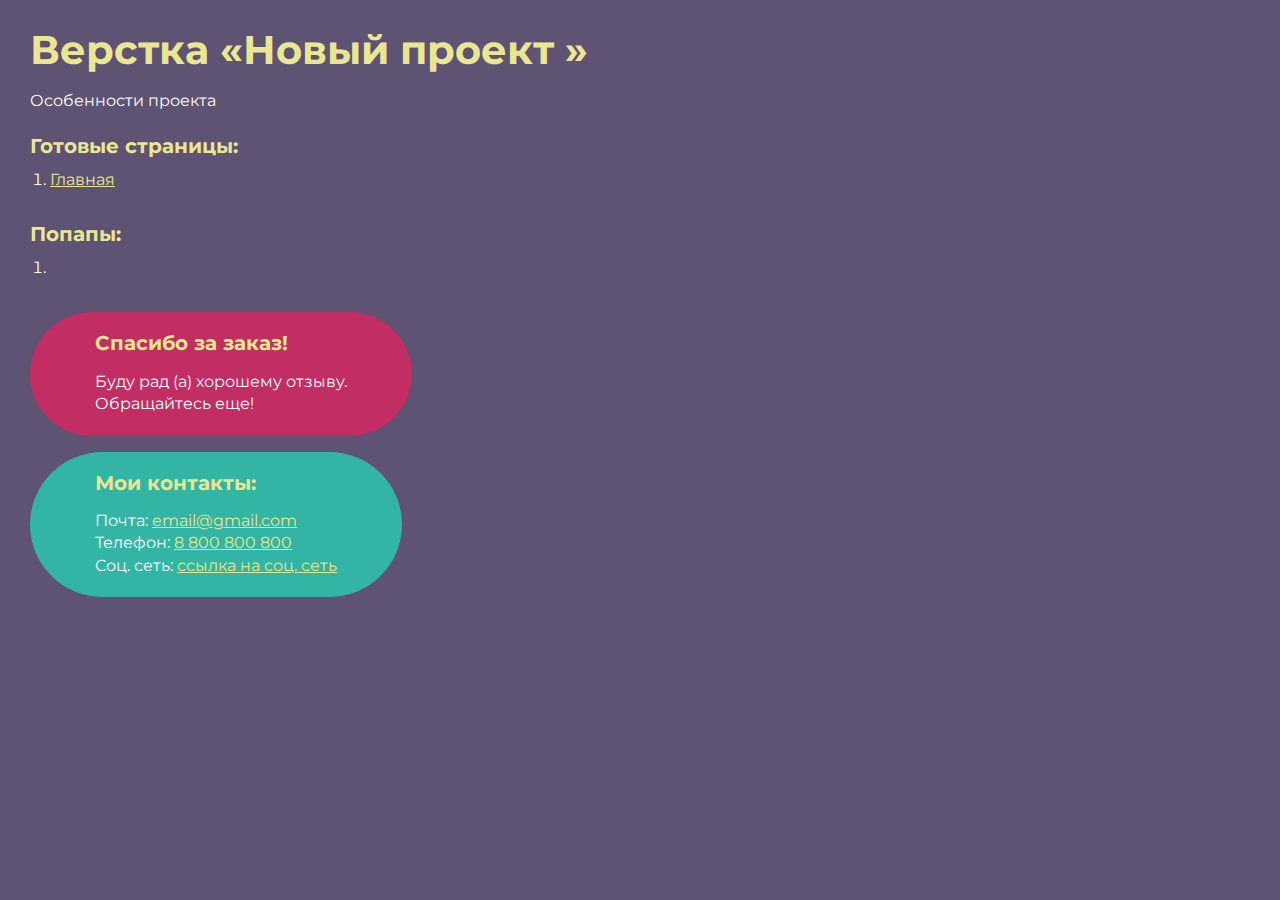
==== index.html @ 2d616052 "Add files via upload" ====
<!DOCTYPE html>
<html>

<head>
	<meta charset="UTF-8">
	<meta name="viewport" content="width=device-width, initial-scale=1.0">
	<title>Верстка «Новый проект»</title>
</head>

<body>
	<div class="rootpage">
		<h1>Верстка «Новый проект »</h1>
		<div class="rootpage__info">
			Особенности проекта
		</div>
		<h2>Готовые страницы:</h2>
		<ol class="rootpage__list">
			<li><a target="_blank" href="home.html">Главная</a>
			</li>
		</ol>
		<h2>Попапы:</h2>
		<ol class="rootpage__list">
			<li>
				<a target="_blank" href="home.html#"></a>
			</li>
		</ol>
		<div class="rootpage__tnx">
			<h2>Спасибо за заказ!</h2>
			<p>Буду рад (а) хорошему отзыву.</p>
			<p>Обращайтесь еще!</p>
		</div>
		<div class="rootpage__contacts">
			<h2>Мои контакты:</h2>
			<p>Почта: <a href="mailto:email@gmail.com">email@gmail.com</a>
			</p>
			<p>Телефон: <a href="tel:8800800800">8 800 800 800</a>
			</p>
			<p>Соц. сеть: <a href="">ссылка на соц. сеть</a>
			</p>
		</div>
	</div>
</body>
<style>
	@charset "UTF-8";
	@import url("https://fonts.googleapis.com/css?family=Montserrat:regular,700&display=swap");

	*,
	*::before,
	*::after {
		padding: 0px;
		margin: 0px;
		border: 0px;
		box-sizing: border-box;
	}

	html,
	body {
		height: 100%;
		margin: 0;
		padding: 0;
		min-width: 320px;
		width: 100%;
		color: #fff;
		background-color: #5e5373;
	}

	body {
		font-family: Montserrat;
		font-size: 100%;
		line-height: 1;
		font-size: 1rem;
	}

	a {
		text-decoration: underline;
		color: #ebe691
	}

	a:visited {
		text-decoration: underline;
		color: #aaa768;
	}

	a:hover {
		text-decoration: none;
	}

	ul li {
		list-style: none;
	}

	img {
		vertical-align: top;
	}

	.wrapper {
		width: 100%;
		min-height: 100%;
		overflow: hidden;
	}

	.rootpage {
		padding: 30px;
		display: flex;
		flex-direction: column;
		align-items: flex-start;
	}

	@media (max-width: 767px) {
		.rootpage {
			padding: 30px 15px;
		}
	}

	h1 {
		color: #ebe691;
		font-size: 2.5rem;
		margin: 0px 0px 1.25rem 0px;
	}

	@media (max-width: 767px) {
		h1 {
			font-size: 1.85rem;
			margin: 0px 0px 1.25rem 0px;
		}
	}

	h2 {
		color: #ebe691;
		font-size: 1.25rem;
		margin: 0px 0px 1rem 0px;
	}

	@media (max-width: 767px) {
		h2 {
			font-size: 1.125rem;
			margin: 0px 0px 1rem 0px;
		}
	}

	.rootpage__info {
		line-height: 140%;
		margin: 0px 0px 1.5rem 0px;
	}

	.rootpage__list {
		margin: 0px 0px 2.25rem 1.25rem;
	}

	.rootpage__list li:not(:last-child) {
		margin: 0px 0px 15px 0px;
	}

	.rootpage__contacts,
	.rootpage__tnx {
		border-radius: 200px;
		padding: 20px 65px;
		line-height: 140%;
	}

	@media (max-width: 767px) {

		.rootpage__contacts,
		.rootpage__tnx {
			border-radius: 40px;
			padding: 20px;
		}
	}

	.rootpage__contacts {
		background: #32b5a4;

	}

	.rootpage__contacts a {
		color: #ebe691;
	}

	.rootpage__tnx {
		background: #c22d63;
		margin: 0px 0px 1rem 0px;
	}
</style>

</html>
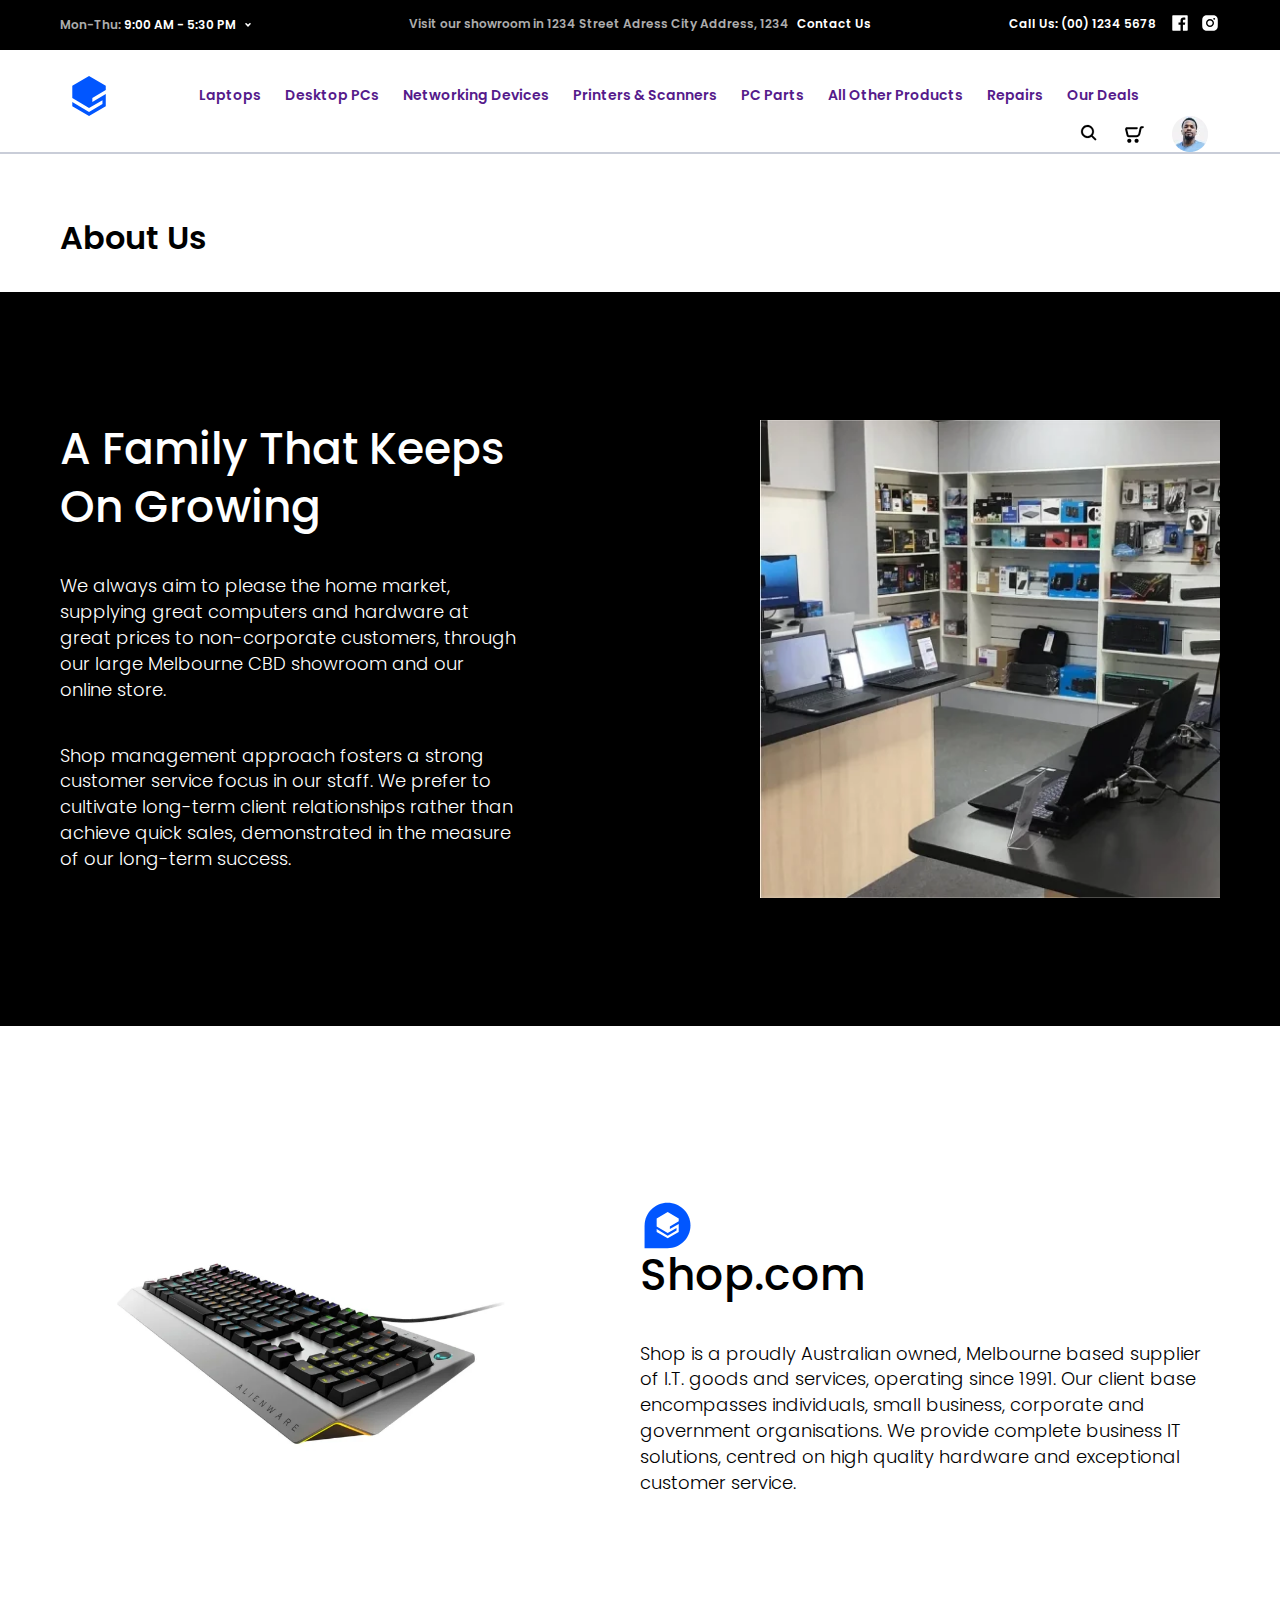
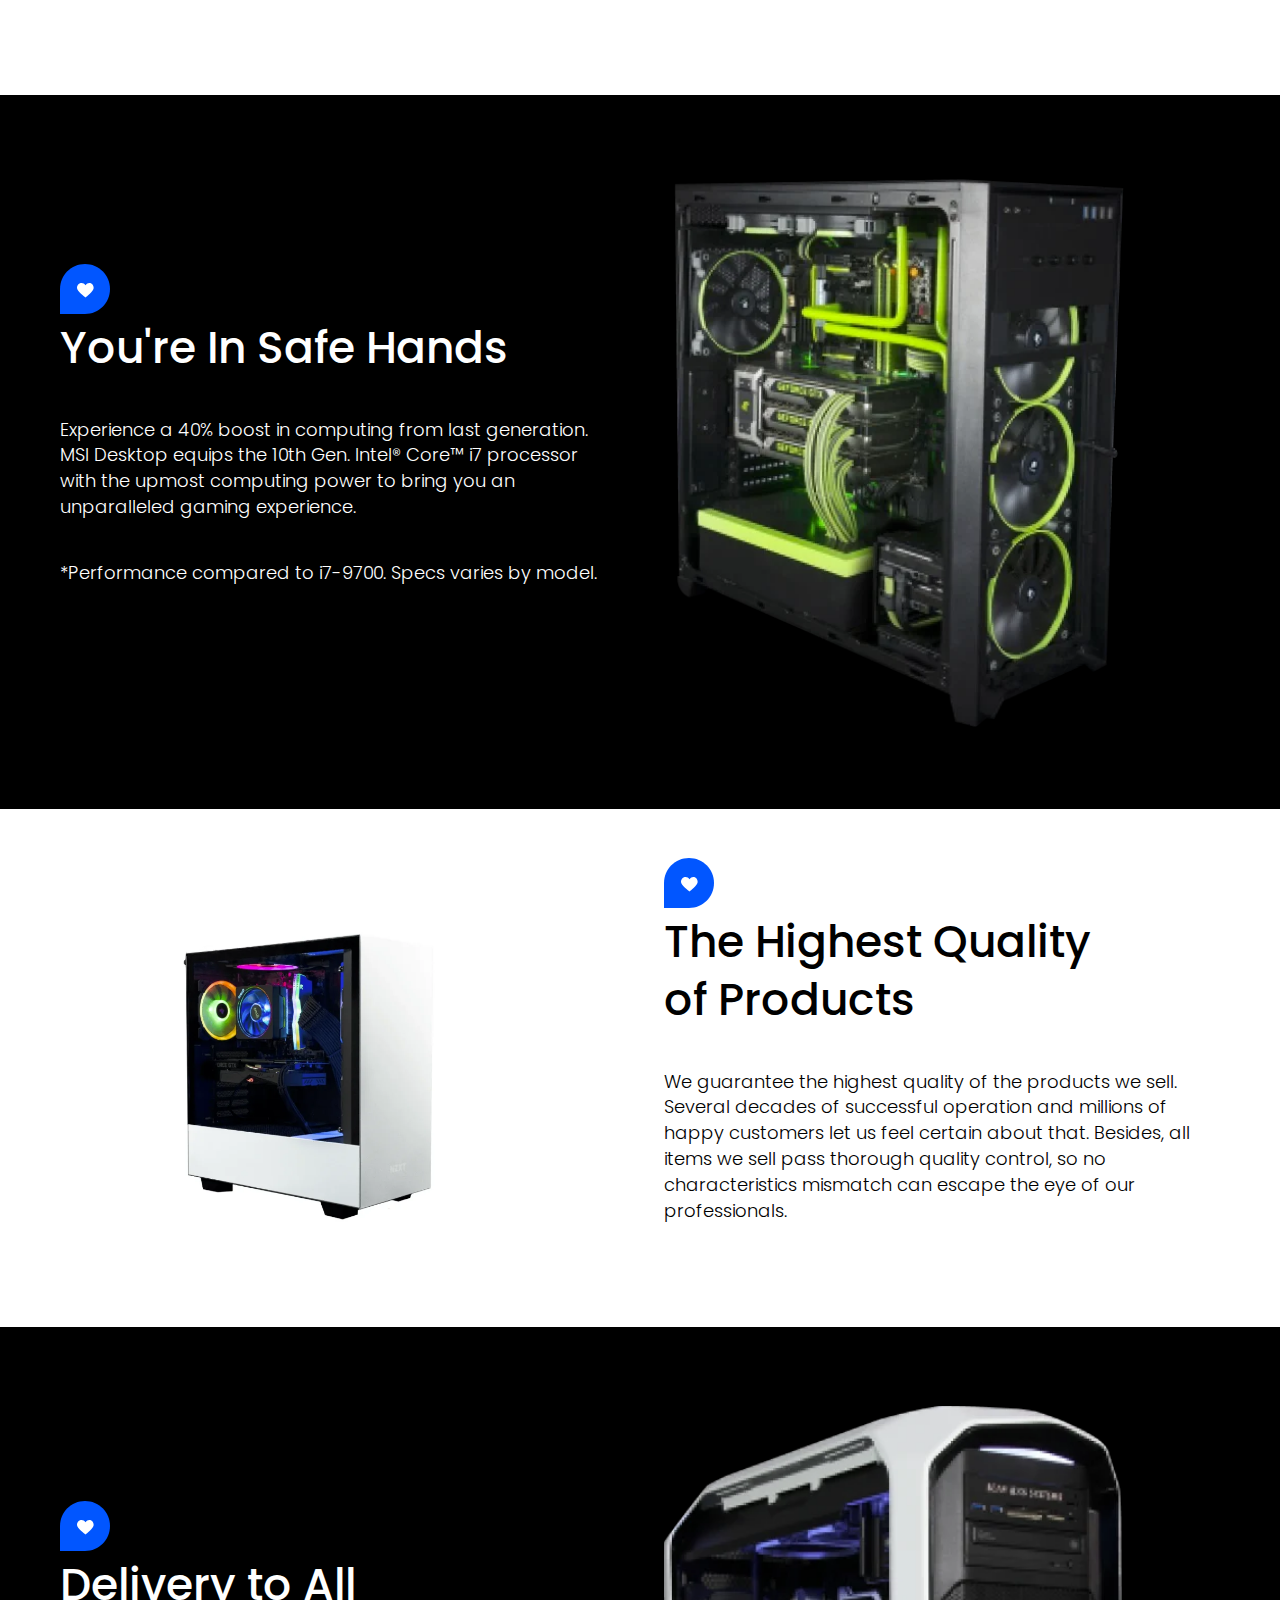
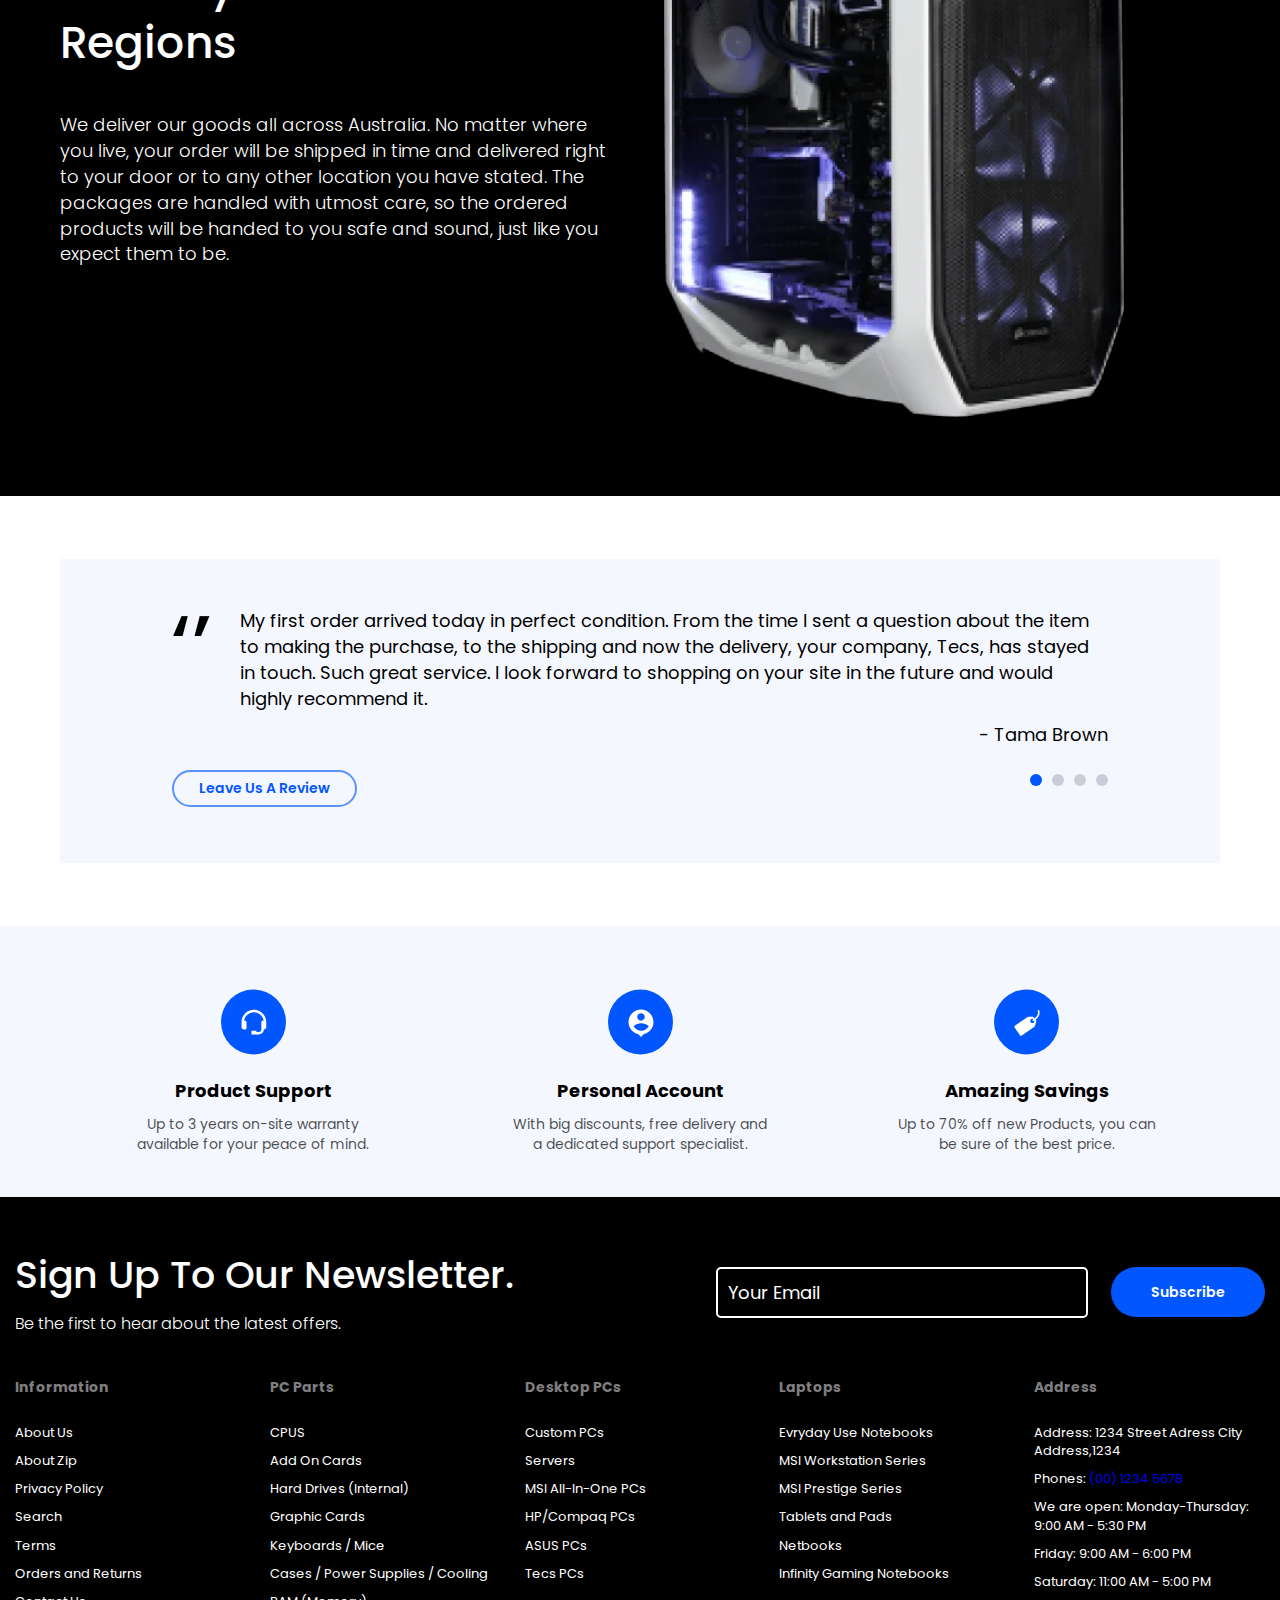
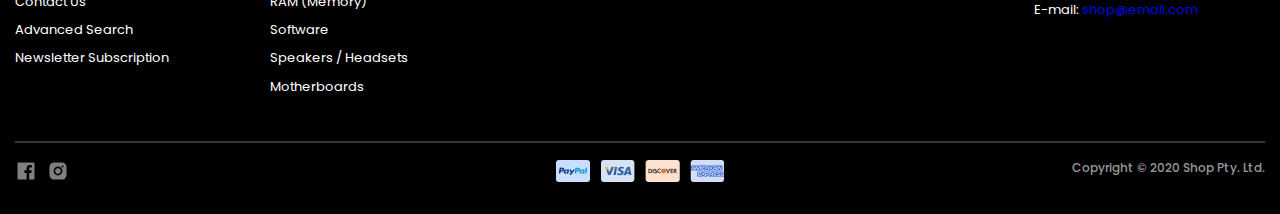
==== commit 90727676: "Add files via upload" ====
--- a/index.html
+++ b/index.html
@@ -1,185 +1,480 @@
 <!DOCTYPE html>
-<html>
+<html lang="ru">
 
 <head>
+	<title>Главная</title>
 	<meta charset="UTF-8">
+	<meta name="format-detection" content="telephone=no">
+	<link rel="stylesheet" href="css/style.min.css?_v=20211122144406">
+	<link rel="shortcut icon" href="favicon.ico">
+	<!-- <meta name="robots" content="noindex, nofollow"> -->
 	<meta name="viewport" content="width=device-width, initial-scale=1.0">
-	<title>Верстка «Новый проект»</title>
 </head>
 
 <body>
-	<div class="rootpage">
-		<h1>Верстка «Новый проект »</h1>
-		<div class="rootpage__info">
-			Особенности проекта
-		</div>
-		<h2>Готовые страницы:</h2>
-		<ol class="rootpage__list">
-			<li><a target="_blank" href="home.html">Главная</a>
-			</li>
-		</ol>
-		<h2>Попапы:</h2>
-		<ol class="rootpage__list">
-			<li>
-				<a target="_blank" href="home.html#"></a>
-			</li>
-		</ol>
-		<div class="rootpage__tnx">
-			<h2>Спасибо за заказ!</h2>
-			<p>Буду рад (а) хорошему отзыву.</p>
-			<p>Обращайтесь еще!</p>
-		</div>
-		<div class="rootpage__contacts">
-			<h2>Мои контакты:</h2>
-			<p>Почта: <a href="mailto:email@gmail.com">email@gmail.com</a>
-			</p>
-			<p>Телефон: <a href="tel:8800800800">8 800 800 800</a>
-			</p>
-			<p>Соц. сеть: <a href="">ссылка на соц. сеть</a>
-			</p>
-		</div>
+	<div class="wrapper">
+		<header class="header">
+			<div class="header__top ">
+				<div class="header__container">
+
+					<div class="top-header">
+						<div class="top-header__item item-left">
+							<div class="item-left__text">
+								Mon-Thu: <span>9:00 AM - 5:30 PM</span>
+							</div>
+						</div>
+						<div class="top-header__item item-center">
+							<div class="item-center__text">
+								Visit our showroom in 1234 Street Adress City Address, 1234&nbsp<a href="#"> Contact Us</a>
+							</div>
+						</div>
+						<div class="top-header__item item-right">
+							<div class="item-right__text">
+								<a href="tell:0012345678">Call Us: (00) 1234 5678</a>
+							</div>
+							<div class="item-right__icons">
+								<div class="item-right__icon ">
+									<a href="#">
+										<img src="img/icons/fb.svg?_v=1637585046913" alt="">
+									</a>
+								</div>
+								<div class="item-right__icon ">
+									<a href="#">
+										<img src="img/icons/inst.svg?_v=1637585046913" alt="">
+									</a>
+								</div>
+							</div>
+						</div>
+					</div>
+
+				</div>
+			</div>
+			<div class="header__bottom">
+				<div class="header__container">
+					<div class="bottom-header">
+						<div class="bottom-header__item">
+							<div class="bottom-header__logo">
+								<img src="img/logo.svg?_v=1637585046913" alt="">
+							</div>
+						</div>
+						<div class="bottom-header__item">
+							<div class="bottom-header__nav">
+								<nav class="header-nav">
+									<div class="header-nav__link"><a href="">Laptops</a>
+									</div>
+									<div class="header-nav__link"><a href="">Desktop PCs</a>
+									</div>
+									<div class="header-nav__link"><a href="">Networking Devices</a>
+									</div>
+									<div class="header-nav__link"><a href="">Printers & Scanners</a>
+									</div>
+									<div class="header-nav__link"><a href="">PC Parts
+
+								</a>
+									</div>
+									<div class="header-nav__link"><a href="">All Other Products</a>
+									</div>
+									<div class="header-nav__link"><a href="">Repairs</a>
+									</div>
+									<div class="header-nav__link"><a href="">Our Deals</a>
+									</div>
+								</nav>
+							</div>
+						</div>
+						<div class="bottom-header__item">
+							<div class="bottom-header__icons">
+								<div class="bottom-header__icon">
+									<img src="img/search.svg?_v=1637585046913" alt="">
+								</div>
+								<div class="bottom-header__icon">
+									<img src="img/cart.svg?_v=1637585046913" alt="">
+								</div>
+								<div class="bottom-header__icon">
+									<picture>
+										<source srcset="img/photo.webp" type="image/webp">
+											<img src="img/photo.png?_v=1637585046913" alt="">
+									</picture>
+								</div>
+							</div>
+						</div>
+					</div>
+				</div>
+			</div>
+		</header>
+		<main class="page">
+			<div class="about-top">
+				<div class="about-top__container">
+					<h2 class="about-top__title">
+
+						About Us
+
+					</h2>
+				</div>
+			</div>
+			<div class="about">
+				<div class="about__container">
+					<div class="about__body">
+						<div class="about__inform">
+							<div class="about__title title">
+								A Family That Keeps On Growing
+							</div>
+							<div class="about__text text-about text">
+								<p class="text__item">
+									We always aim to please the home market, supplying great computers and hardware at great prices to non-corporate customers, through our large Melbourne CBD showroom and our online store.
+								</p>
+								<p class="text__item">
+									Shop management approach fosters a strong customer service focus in our staff. We prefer to cultivate long-term client relationships rather than achieve quick sales, demonstrated in the measure of our long-term success.
+								</p>
+							</div>
+						</div>
+						<div class="about__picture">
+							<picture>
+								<source srcset="img/01.webp" type="image/webp">
+									<img src="img/01.jpg?_v=1637585046913" alt="">
+							</picture>
+						</div>
+					</div>
+				</div>
+			</div>
+			<div class="shop">
+				<div class="shop__container">
+					<div class="shop__body">
+						<div class="shop__picture">
+							<picture>
+								<source srcset="img/keyboard.webp" type="image/webp">
+									<img src="img/keyboard.png?_v=1637585046913" alt="">
+							</picture>
+						</div>
+						<div class="shop__inform">
+							<div class="shop__title title title_black">
+								Shop.com
+							</div>
+							<div class=" shop__text text-about text text_black">
+								<p class="text__item">
+									Shop is a proudly Australian owned, Melbourne based supplier of I.T. goods and services, operating since 1991. Our client base encompasses individuals, small business, corporate and government organisations. We provide complete business IT solutions,
+									centred on high quality hardware and exceptional customer service.
+								</p>
+
+							</div>
+						</div>
+
+					</div>
+				</div>
+			</div>
+			<div class="safe">
+				<div class="safe__container">
+					<div class="safe__body">
+						<div class="safe__inform">
+							<div class="safe__title title">
+								You're In Safe Hands
+							</div>
+							<div class="safe__text text-about text">
+								<p class="text__item">
+									Experience a 40% boost in computing from last generation. MSI Desktop equips the 10th Gen. Intel® Core™ i7 processor with the upmost computing power to bring you an unparalleled gaming experience.
+
+								</p>
+								<p class="text__item">
+									*Performance compared to i7-9700. Specs varies by model.
+								</p>
+							</div>
+						</div>
+						<div class="safe__picture">
+							<picture>
+								<source srcset="img/pc.webp" type="image/webp">
+									<img src="img/pc.png?_v=1637585046913" alt="">
+							</picture>
+						</div>
+					</div>
+				</div>
+			</div>
+			<div class="quality">
+				<div class="quality__container">
+					<div class="quality__body">
+						<div class="quality__picture">
+							<picture>
+								<source srcset="img/pc-1.webp" type="image/webp">
+									<img src="img/pc-1.png?_v=1637585046913" alt="">
+							</picture>
+						</div>
+						<div class="quality__inform">
+							<div class="quality__title title title_black">
+								The Highest Quality of Products
+							</div>
+							<div class=" quality__text text-about text text_black">
+								<p class="text__item">
+									We guarantee the highest quality of the products we sell. Several decades of successful operation and millions of happy customers let us feel certain about that. Besides, all items we sell pass thorough quality control, so no characteristics mismatch
+									can escape the eye of our professionals.
+								</p>
+							</div>
+						</div>
+					</div>
+				</div>
+			</div>
+			<div class="delivery">
+				<div class="delivery__container">
+					<div class="delivery__body">
+						<div class="delivery__inform">
+							<div class="delivery__title title">
+								Delivery to All Regions
+							</div>
+							<div class="delivery__text text-about text">
+								<p class="text__item">
+									We deliver our goods all across Australia. No matter where you live, your order will be shipped in time and delivered right to your door or to any other location you have stated. The packages are handled with utmost care, so the ordered products will
+									be handed to you safe and sound, just like you expect them to be.
+
+								</p>
+							</div>
+						</div>
+						<div class="delivery__picture">
+							<picture>
+								<source srcset="img/pc-2.webp" type="image/webp">
+									<img src="img/pc-2.png?_v=1637585046913" alt="">
+							</picture>
+						</div>
+					</div>
+				</div>
+			</div>
+			<div class="review">
+				<div class="review__container">
+					<div class="review__body">
+						<div class="review__text text text_black">
+							<p class="text__item">
+								My first order arrived today in perfect condition. From the time I sent a question about the item to making the purchase, to the shipping and now the delivery, your company, Tecs, has stayed in touch. Such great service. I look forward to shopping on
+								your site in the future and would highly recommend it.
+							</p>
+							<p class="text__item">
+								- Tama Brown
+							</p>
+						</div>
+						<div class="review__button button">
+							<a href="#">Leave Us A Review</a>
+						</div>
+					</div>
+				</div>
+			</div>
+			<div class="prefooter">
+				<div class="prefooter__container">
+					<div class="prefooter__body">
+
+						<div class="prefooter__item item-prefooter">
+							<div class="item-prefooter__image">
+								<img src="img/prefooter/01.svg?_v=1637585046913" alt="" class="item-prefooter__img">
+							</div>
+							<h2 class="item-prefooter__title">
+
+								Product Support
+
+							</h2>
+							<p class="item-prefooter__text">
+								Up to 3 years on-site warranty available for your peace of mind.
+							</p>
+						</div>
+
+						<div class="prefooter__item item-prefooter">
+							<div class="item-prefooter__image">
+								<img src="img/prefooter/02.svg?_v=1637585046913" alt="" class="item-prefooter__img">
+							</div>
+							<h2 class="item-prefooter__title">
+
+								Personal Account
+
+							</h2>
+							<p class="item-prefooter__text">
+								With big discounts, free delivery and a dedicated support specialist.
+							</p>
+						</div>
+
+						<div class="prefooter__item item-prefooter">
+							<div class="item-prefooter__image">
+								<img src="img/prefooter/03.svg?_v=1637585046913" alt="" class="item-prefooter__img">
+							</div>
+							<h2 class="item-prefooter__title">
+
+								Amazing Savings
+
+							</h2>
+							<p class="item-prefooter__text">
+								Up to 70% off new Products, you can be sure of the best price.
+							</p>
+						</div>
+
+					</div>
+				</div>
+			</div>
+		</main>
+		<footer class="footer">
+			<div class="footer__container">
+				<div class="footer__top top-footer">
+					<div class="top-footer__item">
+						<h2 class="top-footer__title">
+
+					Sign Up To Our Newsletter.
+
+				</h2>
+						<h2 class="top-footer__subtitle">
+
+					Be the first to hear about the latest offers.
+
+				</h2>
+					</div>
+					<div class="top-footer__item">
+						<div class="top-footer__form form-footer">
+							<div class="form-footer__wrapper">
+								<input type="email" placeholder="Your Email" required class="form-footer__email">
+							</div>
+							<div class="form-footer__wrapper form-footer__wrapper_last">
+								<button class="form-footer__button">Subscribe</button>
+							</div>
+						</div>
+					</div>
+				</div>
+				<div class="footer__body body-footer">
+					<div class="body-footer__item">
+						<h2 class="body-footer__title ">
+
+					Information
+
+				</h2>
+						<div class="item-body">
+							<a href="#" class="item-body__link">About Us</a>
+							<a href="#" class="item-body__link">About Zip</a>
+							<a href="#" class="item-body__link">Privacy Policy</a>
+							<a href="#" class="item-body__link">Search</a>
+							<a href="#" class="item-body__link">Terms</a>
+							<a href="#" class="item-body__link">Orders and Returns</a>
+							<a href="#" class="item-body__link">Contact Us</a>
+							<a href="#" class="item-body__link">Advanced Search</a>
+							<a href="#" class="item-body__link">Newsletter Subscription</a>
+						</div>
+					</div>
+					<div class="body-footer__item">
+						<h2 class="body-footer__title ">
+
+					PC Parts
+
+				</h2>
+						<div class="item-body">
+							<a href="#" class="item-body__link">CPUS</a>
+							<a href="#" class="item-body__link">Add On Cards</a>
+							<a href="#" class="item-body__link">Hard Drives (Internal)</a>
+							<a href="#" class="item-body__link">Graphic Cards</a>
+							<a href="#" class="item-body__link">Keyboards / Mice</a>
+							<a href="#" class="item-body__link">Cases / Power Supplies / Cooling</a>
+							<a href="#" class="item-body__link">RAM (Memory)</a>
+							<a href="#" class="item-body__link">Software</a>
+							<a href="#" class="item-body__link">Speakers / Headsets</a>
+							<a href="#" class="item-body__link">Motherboards</a>
+						</div>
+					</div>
+					<div class="body-footer__item">
+						<h2 class="body-footer__title ">
+
+					Desktop PCs
+
+				</h2>
+						<div class="item-body">
+							<a href="#" class="item-body__link">Custom PCs</a>
+							<a href="#" class="item-body__link">Servers</a>
+							<a href="#" class="item-body__link">MSI All-In-One PCs</a>
+							<a href="#" class="item-body__link">HP/Compaq PCs</a>
+							<a href="#" class="item-body__link">ASUS PCs</a>
+							<a href="#" class="item-body__link">Tecs PCs</a>
+						</div>
+					</div>
+					<div class="body-footer__item">
+						<h2 class="body-footer__title ">
+
+					Laptops
+
+				</h2>
+						<div class="item-body">
+							<a href="#" class="item-body__link">Evryday Use Notebooks</a>
+							<a href="#" class="item-body__link">MSI Workstation Series</a>
+							<a href="#" class="item-body__link">MSI Prestige Series</a>
+							<a href="#" class="item-body__link">Tablets and Pads</a>
+							<a href="#" class="item-body__link">Netbooks</a>
+							<a href="#" class="item-body__link">Infinity Gaming Notebooks</a>
+						</div>
+					</div>
+					<div class="body-footer__item">
+						<h2 class="body-footer__title ">
+
+					Address
+
+				</h2>
+						<div class="item-body">
+							<div class="item-body__link">
+								Address: 1234 Street Adress City Address,1234
+							</div>
+							<div class="item-body__link">
+								Phones: <a href="tel:0012345678">(00) 1234 5678</a>
+							</div>
+							<div class="item-body__link">
+								We are open: Monday-Thursday: 9:00 AM - 5:30 PM
+							</div>
+							<div class="item-body__link">
+								Friday: 9:00 AM - 6:00 PM
+							</div>
+							<div class="item-body__link">
+								Saturday: 11:00 AM - 5:00 PM
+							</div>
+							<div class="item-body__link">
+								E-mail: <a href="mailto:shop@email.com">shop@email.com</a>
+							</div>
+						</div>
+					</div>
+				</div>
+				<div class="footer__bottom bottom-footer">
+					<div class="bottom-footer__item item-bottom">
+						<div class="item-bottom__icon">
+							<a href="#">
+								<img src="img/footer/01.svg?_v=1637585046913" alt="" class="item-bottom__img">
+							</a>
+						</div>
+						<div class="item-bottom__icon">
+							<a href="#">
+								<img src="img/footer/02.svg?_v=1637585046913" alt="" class="item-bottom__img">
+							</a>
+						</div>
+					</div>
+					<div class="bottom-footer__item item-bottom">
+						<div class="item-bottom__icon">
+							<picture>
+								<source srcset="img/footer/03.webp" type="image/webp">
+									<img src="img/footer/03.png?_v=1637585046913" alt="" class="item-bottom__img">
+							</picture>
+						</div>
+						<div class="item-bottom__icon">
+							<picture>
+								<source srcset="img/footer/04.webp" type="image/webp">
+									<img src="img/footer/04.png?_v=1637585046913" alt="" class="item-bottom__img">
+							</picture>
+						</div>
+						<div class="item-bottom__icon">
+							<picture>
+								<source srcset="img/footer/05.webp" type="image/webp">
+									<img src="img/footer/05.png?_v=1637585046913" alt="" class="item-bottom__img">
+							</picture>
+						</div>
+						<div class="item-bottom__icon">
+							<picture>
+								<source srcset="img/footer/06.webp" type="image/webp">
+									<img src="img/footer/06.png?_v=1637585046913" alt="" class="item-bottom__img">
+							</picture>
+						</div>
+					</div>
+					<div class="bottom-footer__item item-bottom">
+						<p class="item-bottom__text">
+							Copyright © 2020 Shop Pty. Ltd.
+						</p>
+					</div>
+
+				</div>
+			</div>
+		</footer>
 	</div>
+
+	<script src="js/app.min.js?_v=20211122144406"></script>
 </body>
-<style>
-	@charset "UTF-8";
-	@import url("https://fonts.googleapis.com/css?family=Montserrat:regular,700&display=swap");
-
-	*,
-	*::before,
-	*::after {
-		padding: 0px;
-		margin: 0px;
-		border: 0px;
-		box-sizing: border-box;
-	}
-
-	html,
-	body {
-		height: 100%;
-		margin: 0;
-		padding: 0;
-		min-width: 320px;
-		width: 100%;
-		color: #fff;
-		background-color: #5e5373;
-	}
-
-	body {
-		font-family: Montserrat;
-		font-size: 100%;
-		line-height: 1;
-		font-size: 1rem;
-	}
-
-	a {
-		text-decoration: underline;
-		color: #ebe691
-	}
-
-	a:visited {
-		text-decoration: underline;
-		color: #aaa768;
-	}
-
-	a:hover {
-		text-decoration: none;
-	}
-
-	ul li {
-		list-style: none;
-	}
-
-	img {
-		vertical-align: top;
-	}
-
-	.wrapper {
-		width: 100%;
-		min-height: 100%;
-		overflow: hidden;
-	}
-
-	.rootpage {
-		padding: 30px;
-		display: flex;
-		flex-direction: column;
-		align-items: flex-start;
-	}
-
-	@media (max-width: 767px) {
-		.rootpage {
-			padding: 30px 15px;
-		}
-	}
-
-	h1 {
-		color: #ebe691;
-		font-size: 2.5rem;
-		margin: 0px 0px 1.25rem 0px;
-	}
-
-	@media (max-width: 767px) {
-		h1 {
-			font-size: 1.85rem;
-			margin: 0px 0px 1.25rem 0px;
-		}
-	}
-
-	h2 {
-		color: #ebe691;
-		font-size: 1.25rem;
-		margin: 0px 0px 1rem 0px;
-	}
-
-	@media (max-width: 767px) {
-		h2 {
-			font-size: 1.125rem;
-			margin: 0px 0px 1rem 0px;
-		}
-	}
-
-	.rootpage__info {
-		line-height: 140%;
-		margin: 0px 0px 1.5rem 0px;
-	}
-
-	.rootpage__list {
-		margin: 0px 0px 2.25rem 1.25rem;
-	}
-
-	.rootpage__list li:not(:last-child) {
-		margin: 0px 0px 15px 0px;
-	}
-
-	.rootpage__contacts,
-	.rootpage__tnx {
-		border-radius: 200px;
-		padding: 20px 65px;
-		line-height: 140%;
-	}
-
-	@media (max-width: 767px) {
-
-		.rootpage__contacts,
-		.rootpage__tnx {
-			border-radius: 40px;
-			padding: 20px;
-		}
-	}
-
-	.rootpage__contacts {
-		background: #32b5a4;
-
-	}
-
-	.rootpage__contacts a {
-		color: #ebe691;
-	}
-
-	.rootpage__tnx {
-		background: #c22d63;
-		margin: 0px 0px 1rem 0px;
-	}
-</style>
 
 </html>--- a/css/style.min.css
+++ b/css/style.min.css
@@ -0,0 +1 @@
+@charset "UTF-8";@import url('https://fonts.googleapis.com/css2?family=Poppins:wght@300; 400;500;600;700&display=swap');@font-face{font-family:icons;font-display:swap;src:url(../fonts/icons.woff2) format("woff2"),url(../fonts/icons.woff) format("woff");font-weight:400;font-style:normal}*{padding:0;margin:0;border:0}*,:after,:before{-webkit-box-sizing:border-box;box-sizing:border-box}aside,footer,header,nav,section{display:block}body,html{height:100%;min-width:320px}body{line-height:1;font-family:Poppins,sans-serif;font-size:1.125rem;-ms-text-size-adjust:100%;-moz-text-size-adjust:100%;-webkit-text-size-adjust:100%;-webkit-font-smoothing:antialiased}button,input,textarea{font-family:Poppins,sans-serif;font-size:inherit}input::-ms-clear{display:none}button{cursor:pointer;background-color:inherit}button::-moz-focus-inner{padding:0;border:0}a,a:visited{text-decoration:none}a:hover{text-decoration:none}ul li{list-style:none}img{vertical-align:top}h1,h2,h3,h4,h5,h6{font-weight:inherit;font-size:inherit}body{color:#000}.lock body{overflow:hidden}.wrapper{min-height:100%;display:-ms-grid;display:grid;overflow:hidden;-ms-grid-rows:auto 1fr auto;grid-template-rows:auto 1fr auto}[class*=__container]{max-width:1160px;margin:0 auto;-webkit-box-sizing:content-box;box-sizing:content-box;padding:0 15px}.row:after{display:block;content:"";clear:both}.rub:after{content:"₽"}ol.counter{list-style-type:none;counter-reset:item}ol.counter li{position:relative;padding:0 0 0 45px}ol.counter li:before{counter-increment:item;content:counter(item);position:absolute;left:0;top:0;color:#818181;font-size:14px;font-weight:700;text-align:center;line-height:26px;border-radius:50%;width:28px;height:28px;border:1px solid #4274bb}.ellipsis{display:block;overflow:hidden;width:100%;white-space:nowrap;-o-text-overflow:ellipsis;text-overflow:ellipsis}.es{overflow:hidden;white-space:nowrap;-o-text-overflow:ellipsis;text-overflow:ellipsis}.table{display:table;font-size:0;width:100%}.trow{display:table-row}.cell{display:table-cell}.cell.full{width:100%}._ibg{position:relative}._ibg img{position:absolute;width:100%;height:100%;top:0;left:0;-o-object-fit:cover;object-fit:cover}body.ie ._ibg{background-position:center;background-size:cover;background-repeat:no-repeat}body.ie ._ibg img{width:0;height:0;opacity:0;visibility:hidden}._video{position:relative;overflow:hidden;height:0;padding-bottom:56.25%}._video embed,._video iframe,._video object,._video video{position:absolute;top:0;left:0;width:100%;height:100%}.videobg embed,.videobg iframe,.videobg object,.videobg video{position:fixed;top:50%;left:50%;min-width:100%;min-height:100%;width:auto;height:auto;z-index:-100;-webkit-transform:translateX(-50%) translateY(-50%);-ms-transform:translateX(-50%) translateY(-50%);transform:translateX(-50%) translateY(-50%);background-size:cover}._more-content{-webkit-transition:all .3s ease 0s;-o-transition:all .3s ease 0s;transition:all .3s ease 0s;overflow:hidden}._more-link{cursor:pointer}._more-link span{font-style:normal}._more-link span:first-child{display:block}._more-link span:last-child{display:none}._more-link._active span{font-style:normal}._more-link._active span:first-child{display:none}._more-link._active span:last-child{display:block}#map{background:url(../img/icons/loading.gif) center/50px no-repeat}._swiper{overflow:hidden}._swiper .swiper-wrapper{width:100%;height:100%;-webkit-box-sizing:content-box;box-sizing:content-box;display:-webkit-box;display:-ms-flexbox;display:flex;position:relative}._swiper.swiper-container-vertical .swiper-wrapper{-webkit-box-orient:vertical;-webkit-box-direction:normal;-ms-flex-direction:column;flex-direction:column}._swiper.swiper-container-autoheight .swiper-wrapper{-webkit-box-align:start;-ms-flex-align:start;align-items:flex-start}.swiper-container-initialized .swiper-slide{-ms-flex-negative:0;flex-shrink:0}.swiper-container-android .swiper-slide,.swiper-container-android .swiper-wrapper{-webkit-transform:translate3d(0,0,0);transform:translate3d(0,0,0)}.swiper-button-lock{display:none!important}._tabs-block{display:none}._tabs-block._active{display:block}.mirror{-webkit-transform:scale(-1,1);-ms-transform:scale(-1,1);transform:scale(-1,1)}.nicescroll-rails{z-index:1000!important}._custom-scroll{position:fixed;right:0;top:0;width:3px;height:100%;z-index:1000}._custom-scroll__line{background-color:rgba(0,0,0,.5);border-radius:3px 0 0 3px;position:relative;left:0;top:0;width:100%}.button{display:-webkit-inline-box;display:-ms-inline-flexbox;display:inline-flex;padding:0 0}.button._fw{width:100%}.select{position:relative}.select__item{position:relative}.select__title{color:#000;border:1px solid #d9d9d9;background-color:#fff;cursor:pointer;border-radius:4px}.select__value{display:-webkit-box;display:-ms-flexbox;display:flex;font-size:14px;height:30px;padding:0 15px;-webkit-box-align:center;-ms-flex-align:center;align-items:center;-webkit-box-pack:justify;-ms-flex-pack:justify;justify-content:space-between;-webkit-box-orient:horizontal;-webkit-box-direction:reverse;-ms-flex-direction:row-reverse;flex-direction:row-reverse}.select__value span{height:1em;overflow:hidden;display:-webkit-box;-webkit-line-clamp:1;-webkit-box-orient:vertical}.select__value:before{content:"";display:inline-block;-webkit-transition:all .3s ease 0s;-o-transition:all .3s ease 0s;transition:all .3s ease 0s;width:11px;height:7px}.select__input{width:100%;background-color:transparent;height:100%}.select__options{color:#000;position:absolute;top:29px;border-radius:0 0 4px 4px;min-width:100%;left:0;background-color:#fff;border-top:0;border:1px solid #d9d9d9;border-top:0;font-size:14px;padding:10px 0 5px 0}.select__option{cursor:pointer;padding:5px 15px;margin:0}.select._active{z-index:5}.select._active .select__value:before{-webkit-transform:rotate(-180deg);-ms-transform:rotate(-180deg);transform:rotate(-180deg)}.select._active .select__options{display:block}input[type=email],input[type=tel],input[type=text],textarea{-webkit-appearance:none;-moz-appearance:none;appearance:none}input[type=email]:focus,input[type=tel]:focus,input[type=text]:focus,textarea:focus{outline:0}.input{border-radius:0!important;width:100%;display:block;padding:0 20px}textarea.input{resize:none;padding:0 0}.checkbox{position:relative}.checkbox__input{position:absolute;width:0;height:0;opacity:0;visibility:hidden}.checkbox__input:checked+.checkbox__text:before{background:#fff url(../img/icons/check.svg) center no-repeat}.checkbox__text{display:-webkit-inline-box;display:-ms-inline-flexbox;display:inline-flex;-webkit-box-align:center;-ms-flex-align:center;align-items:center;position:relative;font-size:16px;color:#fff;letter-spacing:-.3px;line-height:1.25;cursor:pointer}.checkbox__text:before{content:"";-ms-flex-item-align:start;align-self:flex-start;margin:0 14px 0 0;-webkit-box-flex:0;-ms-flex:0 0 20px;flex:0 0 20px;left:0;top:0;width:20px;height:18px;background:#fff;border:1px solid #a7a9ac}.checkbox a{color:#fff;text-decoration:underline}.checkbox._error .checkbox__text:before{border:1px solid #ee1212}.options{display:-webkit-box;display:-ms-flexbox;display:flex;-webkit-box-orient:vertical;-webkit-box-direction:normal;-ms-flex-direction:column;flex-direction:column;-webkit-box-align:start;-ms-flex-align:start;align-items:flex-start}.options__item{position:relative;cursor:pointer}.options__input{position:absolute;width:0;height:0;opacity:0;left:0;top:0;visibility:hidden}.options__input:checked+.options__text:after{-webkit-transform:scale(1);-ms-transform:scale(1);transform:scale(1)}.options__text{display:-webkit-inline-box;display:-ms-inline-flexbox;display:inline-flex;-webkit-box-align:center;-ms-flex-align:center;align-items:center;position:relative;font-size:16px;color:#fff;letter-spacing:-.3px;line-height:1.25}.options__text:before{content:"";-ms-flex-item-align:start;align-self:flex-start;margin:0 14px 0 0;-webkit-box-flex:0;-ms-flex:0 0 20px;flex:0 0 20px;left:0;top:0;border-radius:50%;width:20px;height:18px;background:#fff;border:1px solid #a7a9ac}.options__text:after{content:"";-webkit-transition:all .3s ease 0s;-o-transition:all .3s ease 0s;transition:all .3s ease 0s;-webkit-transform:scale(0);-ms-transform:scale(0);transform:scale(0);width:10px;height:10px;border-radius:50%;background-color:#77243a;position:absolute;left:5px;top:4px}.rating{display:-webkit-box;display:-ms-flexbox;display:flex;-webkit-box-align:end;-ms-flex-align:end;align-items:flex-end;font-size:40px;line-height:.75;-webkit-transition:opacity .3s ease 0s;-o-transition:opacity .3s ease 0s;transition:opacity .3s ease 0s}.rating.rating_sending{opacity:.2}.rating.rating_set .rating__active,.rating.rating_set .rating__item{cursor:pointer}.rating__body{position:relative}.rating__body::before{content:"★★★★★";display:block}.rating__active{position:absolute;width:0%;height:100%;top:0;left:0;overflow:hidden}.rating__active::before{content:"★★★★★";position:absolute;width:100%;height:100%;top:0;left:0;color:#ffd300}.rating__items{display:-webkit-box;display:-ms-flexbox;display:flex;position:absolute;width:100%;height:100%;top:0;left:0}.rating__item{-webkit-box-flex:0;-ms-flex:0 0 20%;flex:0 0 20%;height:100%;opacity:0}.rating__value{font-size:50%;line-height:1;padding:0 0 0 10px}.quantity{width:88px;height:40px;display:-webkit-box;display:-ms-flexbox;display:flex;border:1px solid rgba(166,166,166,.45)}.quantity__button{-webkit-box-flex:0;-ms-flex:0 0 30px;flex:0 0 30px;position:relative;cursor:pointer}.quantity__button::after,.quantity__button::before{content:"";position:absolute;top:50%;left:50%;-webkit-transition:all .3s ease 0s;-o-transition:all .3s ease 0s;transition:all .3s ease 0s;margin:0 0 0 -4.5px;background-color:#a6a6a6;width:9px;height:1px}.quantity__button_plus::before{-webkit-transform:rotate(-90deg);-ms-transform:rotate(-90deg);transform:rotate(-90deg)}.quantity__input{-webkit-box-flex:1;-ms-flex:1 1 auto;flex:1 1 auto}.quantity__input input{height:100%;color:#a6a6a6;font-size:12px;width:100%;text-align:center}.header{font-family:Poppins,sans-serif}.header__top{background-color:#000}.top-header{display:-webkit-box;display:-ms-flexbox;display:flex;-ms-flex-wrap:wrap;flex-wrap:wrap;color:#acacac;-webkit-box-align:center;-ms-flex-align:center;align-items:center;padding:15px 0 15px 0}.top-header__item{font-weight:600;font-size:12px;line-height:1.5}.item-left{-webkit-box-flex:0;-ms-flex:0 0 25%;flex:0 0 25%}.item-left__text span{color:#fff;position:relative}.item-left__text span::before{content:url(../img/icons/arrow-down.svg);position:absolute;top:2px;right:-20px}.item-center{-webkit-box-flex:0;-ms-flex:0 0 50%;flex:0 0 50%;display:-webkit-box;display:-ms-flexbox;display:flex;-webkit-box-pack:center;-ms-flex-pack:center;justify-content:center}.item-center__text a{display:inline-block;color:#fff;margin-left:5px}.item-center__text a::after{content:"";width:100%;height:2px;background-color:#fff;display:block;-webkit-transform:scale(0);-ms-transform:scale(0);transform:scale(0);-webkit-transition:all .2s ease-out;-o-transition:all .2s ease-out;transition:all .2s ease-out}.item-center__text a:hover::after{-webkit-transform:scale(100%);-ms-transform:scale(100%);transform:scale(100%)}.item-right{display:-webkit-box;display:-ms-flexbox;display:flex;-webkit-column-gap:14px;-moz-column-gap:14px;column-gap:14px;-webkit-box-align:center;-ms-flex-align:center;align-items:center;-webkit-box-pack:end;-ms-flex-pack:end;justify-content:flex-end;-webkit-box-flex:0;-ms-flex:0 0 25%;flex:0 0 25%}.item-right__text a{display:inline-block;color:#fff}.item-right__text a::after{content:"";width:100%;height:2px;display:block;background-color:#fff;-webkit-transform:scale(0);-ms-transform:scale(0);transform:scale(0);-webkit-transition:all .2s ease-out;-o-transition:all .2s ease-out;transition:all .2s ease-out}.item-right__text a:hover::after{-webkit-transform:scale(100%);-ms-transform:scale(100%);transform:scale(100%)}.item-right__icons{display:-webkit-box;display:-ms-flexbox;display:flex;-webkit-column-gap:10px;-moz-column-gap:10px;column-gap:10px;margin-top:-5px}.item-right__icon{-webkit-transition:all .2s ease;-o-transition:all .2s ease;transition:all .2s ease}.item-right__icon:hover{-webkit-transform:scale(130%);-ms-transform:scale(130%);transform:scale(130%)}.header::after{content:"";width:100%;height:2px;background-color:#c9cdd8;display:block}.header__bottom{min-height:95px;padding-top:25px;margin:0 -12px}.bottom-header{display:-webkit-box;display:-ms-flexbox;display:flex;-ms-flex-wrap:wrap;flex-wrap:wrap;-webkit-box-align:center;-ms-flex-align:center;align-items:center;font-weight:600;font-size:14px;line-height:1.5;color:#000}.bottom-header__item{padding:0 12px;-webkit-box-flex:1;-ms-flex:1 1 auto;flex:1 1 auto}.bottom-header__nav{margin:0 -10px}.bottom-header__icons{display:-webkit-box;display:-ms-flexbox;display:flex;-webkit-box-align:center;-ms-flex-align:center;align-items:center;-webkit-box-pack:end;-ms-flex-pack:end;justify-content:flex-end;-webkit-column-gap:25px;-moz-column-gap:25px;column-gap:25px}.bottom-header__icon{-webkit-transform:scale(100%);-ms-transform:scale(100%);transform:scale(100%);-webkit-transition:all .2s ease-out;-o-transition:all .2s ease-out;transition:all .2s ease-out}.bottom-header__icon:hover{-webkit-transform:scale(120%);-ms-transform:scale(120%);transform:scale(120%);cursor:pointer}.header-nav{display:-webkit-box;display:-ms-flexbox;display:flex;-ms-flex-wrap:wrap;flex-wrap:wrap}.header-nav__link{padding:0 10px 0 10px;border:2px solid transparent;border-radius:40px;-webkit-transition:all .2s ease-out;-o-transition:all .2s ease-out;transition:all .2s ease-out}.header-nav__link:hover{border:2px solid #0156ff}.header-nav__link:hover a{color:#0156ff;-webkit-transition:all .2s ease-out;-o-transition:all .2s ease-out;transition:all .2s ease-out}.footer{background-color:#000;color:#fff}.footer__container{max-width:1397px;margin:0 auto}.footer__top{display:-webkit-box;display:-ms-flexbox;display:flex;-ms-flex-wrap:wrap;flex-wrap:wrap;-webkit-box-pack:justify;-ms-flex-pack:justify;justify-content:space-between;-webkit-box-align:center;-ms-flex-align:center;align-items:center}.top-footer__title{font-weight:500;font-size:38px;line-height:132.5%;color:#fff}.top-footer__subtitle{font-weight:300;font-size:16px;line-height:132.5%;color:#fff}.top-footer__form{display:-webkit-box;display:-ms-flexbox;display:flex;-ms-flex-wrap:wrap;flex-wrap:wrap;-webkit-box-align:center;-ms-flex-align:center;align-items:center;gap:23px}.form-footer__wrapper_last{-ms-flex-item-align:center;-ms-grid-row-align:center;align-self:center}.form-footer__email{border:2px solid #fff;background-color:transparent;border-radius:5px;min-height:50px;width:100%;padding:10px;color:#fff}.form-footer__email:focus::-webkit-input-placeholder{-webkit-transform:translate(-100%,0);transform:translate(-100%,0);opacity:0}.form-footer__email:focus::-moz-placeholder{transform:translate(-100%,0);opacity:0}.form-footer__email:focus:-ms-input-placeholder{-ms-transform:translate(-100%,0);transform:translate(-100%,0);opacity:0}.form-footer__email:focus::-ms-input-placeholder{-ms-transform:translate(-100%,0);transform:translate(-100%,0);opacity:0}.form-footer__email:focus::placeholder{-webkit-transform:translate(-100%,0);-ms-transform:translate(-100%,0);transform:translate(-100%,0);opacity:0}.form-footer__email::-webkit-input-placeholder{color:#fff;-webkit-transition:all .4s ease-in-out;transition:all .4s ease-in-out}.form-footer__email::-moz-placeholder{color:#fff;-moz-transition:all .4s ease-in-out;transition:all .4s ease-in-out}.form-footer__email:-ms-input-placeholder{color:#fff;-ms-transition:all .4s ease-in-out;transition:all .4s ease-in-out}.form-footer__email::-ms-input-placeholder{color:#fff;-ms-transition:all .4s ease-in-out;transition:all .4s ease-in-out}.form-footer__email::placeholder{color:#fff;-webkit-transition:all .4s ease-in-out;-o-transition:all .4s ease-in-out;transition:all .4s ease-in-out}.form-footer__button{font-weight:600;font-size:14px;line-height:1.5;display:-webkit-box;display:-ms-flexbox;display:flex;-webkit-box-align:center;-ms-flex-align:center;align-items:center;text-align:center;color:#fff;width:100%;height:100%;min-height:50px;padding:5px 38px;border:2px solid transparent;background-color:#0156ff;border-radius:50px;-webkit-transform:scale(100%);-ms-transform:scale(100%);transform:scale(100%);-webkit-transition:all .2s ease;-o-transition:all .2s ease;transition:all .2s ease}.form-footer__button:hover{background-color:#000;border:2px solid #0156ff;-webkit-transform:scale(110%);-ms-transform:scale(110%);transform:scale(110%)}.footer__body{display:-webkit-box;display:-ms-flexbox;display:flex;row-gap:24px;-ms-flex-wrap:wrap;flex-wrap:wrap;margin:0 -12px}.body-footer__item{-webkit-box-flex:1;-ms-flex:1 0 20%;flex:1 0 20%;padding:0 12px;min-width:219px}.body-footer__title{font-weight:700;font-size:14px;line-height:100%;color:rgba(255,255,255,.5)}.body-footer__title:not(:last-child){margin-bottom:30px}.item-body{display:-webkit-box;display:-ms-flexbox;display:flex;-ms-flex-wrap:wrap;flex-wrap:wrap;-webkit-box-orient:vertical;-webkit-box-direction:normal;-ms-flex-direction:column;flex-direction:column;row-gap:10px}.item-body__link{font-weight:400;font-size:13px;line-height:140%;color:#fff;width:100%;-webkit-transition:all .2s linear;-o-transition:all .2s linear;transition:all .2s linear}.item-body__link:hover{color:rgba(255,255,255,.5)}.footer__bottom{display:-webkit-box;display:-ms-flexbox;display:flex;-ms-flex-wrap:wrap;flex-wrap:wrap}.bottom-footer::before{content:"";width:100%;height:2px;background-color:#353535;display:block;margin-top:45px;margin-bottom:17px}.bottom-footer__item{-webkit-box-flex:1;-ms-flex:1 1 33.333%;flex:1 1 33.333%}.item-bottom{display:-webkit-box;display:-ms-flexbox;display:flex;-ms-flex-wrap:wrap;flex-wrap:wrap;gap:10px;-webkit-box-pack:center;-ms-flex-pack:center;justify-content:center}.item-bottom:first-child{-webkit-box-pack:start;-ms-flex-pack:start;justify-content:flex-start}.item-bottom:last-child{-webkit-box-pack:end;-ms-flex-pack:end;justify-content:flex-end}.item-bottom__icon{-webkit-transition:all .2s ease;-o-transition:all .2s ease;transition:all .2s ease}.item-bottom__icon:hover{-webkit-transform:scale(120%);-ms-transform:scale(120%);transform:scale(120%)}.item-bottom__icon:last-child{margin-bottom:15px}.item-bottom__icon:not(:last-child){margin-bottom:10px}.item-bottom__text{font-weight:500;font-size:12px;line-height:132.5%;color:rgba(255,255,255,.6)}.about-top__title{font-weight:600;font-size:32px;line-height:1.5;color:#000;margin:60px 0 30px 0}.about{background-color:#000;color:#fff}.about__body{padding:128px 0;display:-webkit-box;display:-ms-flexbox;display:flex;-ms-flex-wrap:wrap;flex-wrap:wrap;row-gap:30px;margin:0 -120px}.about__inform{-webkit-box-flex:1;-ms-flex:1 1 50%;flex:1 1 50%;padding:0 120px}.about__title{margin-bottom:37px}.about__text p:not(:last-child){margin-bottom:40px}.about__picture{-webkit-box-flex:0;-ms-flex:0 1 50%;flex:0 1 50%;padding:0 120px}.about__picture img{width:100%;height:100%;max-width:460px}.title{font-weight:500;font-size:44px;line-height:58px;color:#fff;max-width:465px}.text{font-weight:300;font-size:18px;line-height:1.44;color:#fff}.shop__body{display:-webkit-box;display:-ms-flexbox;display:flex;-ms-flex-wrap:wrap;flex-wrap:wrap;padding:170px 0}.shop__inform{-webkit-box-flex:1;-ms-flex:1 1 50%;flex:1 1 50%}.shop__title{margin-bottom:37px;padding-top:50px;background:url(../img/icons/logo-2.svg) top left/12% 55% no-repeat}.shop__picture{-webkit-box-flex:1;-ms-flex:1 1 50%;flex:1 1 50%}.shop__picture img{width:100%;height:100%;max-width:460px}.title_black{color:#000}.text_black{color:#000}.safe{background-color:#000}.safe__body{display:-webkit-box;display:-ms-flexbox;display:flex;-ms-flex-wrap:wrap;flex-wrap:wrap;row-gap:24px;padding:79px 0;-webkit-box-align:center;-ms-flex-align:center;align-items:center;margin:0 -24px}.safe__inform{-webkit-box-flex:1;-ms-flex:1 1 50%;flex:1 1 50%;padding:0 24px}.safe__title{margin-bottom:40px;position:relative}.safe__title::before{content:url(../img/icons/logo-3.svg);width:50px;height:50px;position:absolute;top:-55px;left:0}.safe__text p:not(:last-child){margin-bottom:40px}.safe__picture{-webkit-box-flex:1;-ms-flex:1 1 50%;flex:1 1 50%;padding:0 24px}.safe__picture img{width:100%;height:100%;max-width:460px}.quality__body{display:-webkit-box;display:-ms-flexbox;display:flex;-ms-flex-wrap:wrap;flex-wrap:wrap;row-gap:24px;padding:79px 0;-webkit-box-align:center;-ms-flex-align:center;align-items:center;margin:0 -24px}.quality__picture{-webkit-box-flex:1;-ms-flex:1 1 50%;flex:1 1 50%;padding:0 24px}.quality__picture img{width:100%;height:100%;max-width:460px}.quality__inform{-webkit-box-flex:1;-ms-flex:1 1 50%;flex:1 1 50%;padding:0 24px}.quality__title{margin-bottom:40px;position:relative}.quality__title::before{content:url(../img/icons/logo-3.svg);width:50px;height:50px;position:absolute;top:-55px;left:0}.delivery{background-color:#000}.delivery__body{display:-webkit-box;display:-ms-flexbox;display:flex;-ms-flex-wrap:wrap;flex-wrap:wrap;row-gap:24px;padding:79px 0;-webkit-box-align:center;-ms-flex-align:center;align-items:center;margin:0 -24px}.delivery__inform{-webkit-box-flex:1;-ms-flex:1 1 50%;flex:1 1 50%;padding:0 24px}.delivery__title{margin-bottom:40px;position:relative}.delivery__title::before{content:url(../img/icons/logo-3.svg);width:50px;height:50px;position:absolute;top:-55px;left:0}.delivery__picture{-webkit-box-flex:1;-ms-flex:1 1 50%;flex:1 1 50%;padding:0 24px}.delivery__picture img{width:100%;height:100%;max-width:460px}.review{padding:63px 0}.review__body{padding:49px 112px 56px 112px;background-color:#f5f7ff}.no-webp .review__body::before{background:url(../img/quotes.png) no-repeat}.review__body::before{content:"";display:block;position:absolute;width:40px;height:20px;font-size:96px;line-height:1.5;color:#000;margin-top:8px}.review__text{font-weight:400;padding-left:68px}.review__text p:not(:last-child){margin-bottom:10px}.review__text p:last-child{position:relative;text-align:right;margin-bottom:22px}.review__text p:last-child::after{content:url(../img/circles.svg);position:absolute;top:45px;right:0}.button a{display:-webkit-box;display:-ms-flexbox;display:flex;-webkit-box-align:center;-ms-flex-align:center;align-items:center;-webkit-box-pack:center;-ms-flex-pack:center;justify-content:center;border:2px solid #5c92ff;min-height:37px;padding:5px 25px;border-radius:50px;font-weight:600;font-size:14px;line-height:1.5;color:#0156ff;-webkit-transition:all .2s ease;-o-transition:all .2s ease;transition:all .2s ease}.button a:hover{background-color:#0156ff;color:#fff}.prefooter{background-color:#f5f7ff;padding:64px 0 43px 0}.prefooter__body{display:-webkit-box;display:-ms-flexbox;display:flex;-ms-flex-wrap:wrap;flex-wrap:wrap;row-gap:24px}.prefooter__item{-webkit-box-flex:1;-ms-flex:1 0 33.333%;flex:1 0 33.333%;min-width:265px}.item-prefooter{display:-webkit-box;display:-ms-flexbox;display:flex;-ms-flex-wrap:wrap;flex-wrap:wrap;-webkit-box-orient:vertical;-webkit-box-direction:normal;-ms-flex-direction:column;flex-direction:column;-webkit-box-align:center;-ms-flex-align:center;align-items:center;text-align:center;height:100%;width:100%}.item-prefooter__image{display:-webkit-box;display:-ms-flexbox;display:flex;-webkit-box-align:end;-ms-flex-align:end;align-items:flex-end;-webkit-box-pack:center;-ms-flex-pack:center;justify-content:center;width:65px;height:65px}.item-prefooter__image:not(:last-child){margin-bottom:24px}.item-prefooter__title{-webkit-box-flex:1;-ms-flex:1 1 auto;flex:1 1 auto;font-weight:700;font-size:18px;line-height:132.5%;text-align:center;color:#000}.item-prefooter__title:not(:last-child){margin-bottom:13px}.item-prefooter__text{max-width:265px;font-size:14px;line-height:140%;color:rgba(0,0,0,.7)}.page{min-width:0}body{background-color:#fff;color:#000}@media (min-width:61.99875empx){.quantity__button:hover::after,.quantity__button:hover::before{background-color:rgba(0,0,0,.5)}}@media (min-width:74.375em){.footer{padding-top:53px}.footer{padding-bottom:17px}.footer__top{margin-bottom:46px}.top-footer__title{font-size:2.375rem}.top-footer__title:not(:last-child){margin-bottom:12px}}@media (min-width:992px){.select__option:hover{background:#d9d9d9}.checkbox a:hover{text-decoration:none}}@media (max-width:1161px){.bottom-header{-webkit-box-align:start;-ms-flex-align:start;align-items:flex-start}}@media (max-width:1160px){.header-nav{-webkit-box-orient:vertical;-webkit-box-direction:normal;-ms-flex-direction:column;flex-direction:column}}@media (max-width:1129.98px){.about-top__title{margin:20px 0 5px 0}.about__body{-webkit-box-orient:vertical;-webkit-box-direction:normal;-ms-flex-direction:column;flex-direction:column;-webkit-box-align:center;-ms-flex-align:center;align-items:center;padding:50px 0}.about__title{margin:0 auto 20px auto}.about__picture{-webkit-box-flex:0;-ms-flex:0 0 50%;flex:0 0 50%}.shop__title{margin:0 auto 20px auto}.shop__picture{-webkit-box-flex:0;-ms-flex:0 0 50%;flex:0 0 50%}.safe__picture{-webkit-box-flex:0;-ms-flex:0 0 50%;flex:0 0 50%}.quality__picture{-webkit-box-flex:0;-ms-flex:0 0 50%;flex:0 0 50%}.delivery__picture{-webkit-box-flex:0;-ms-flex:0 0 50%;flex:0 0 50%}}@media (max-width:950px){.header__top{background-color:#fff;position:absolute;top:-100%}.top-header__item{opacity:0;background-color:#fff}}@media (max-width:914px){.shop__body{-webkit-box-orient:vertical;-webkit-box-direction:normal;-ms-flex-direction:column;flex-direction:column;-webkit-box-align:center;-ms-flex-align:center;align-items:center;padding:0 0 15px 0}.safe__body{-webkit-box-orient:vertical;-webkit-box-direction:normal;-ms-flex-direction:column;flex-direction:column;-webkit-box-align:center;-ms-flex-align:center;align-items:center;padding:60px 0 50px 0}.safe__title::before{width:25px;height:25px}.safe__title{margin:20px auto 20px auto}.quality__body{-webkit-box-orient:vertical;-webkit-box-direction:normal;-ms-flex-direction:column;flex-direction:column;-webkit-box-align:center;-ms-flex-align:center;align-items:center;padding:60px 0 50px 0}.quality__title::before{width:25px;height:25px}.quality__title{margin:20px auto 20px auto}.delivery__body{-webkit-box-orient:vertical;-webkit-box-direction:normal;-ms-flex-direction:column;flex-direction:column;-webkit-box-align:center;-ms-flex-align:center;align-items:center;padding:60px 0 50px 0}.delivery__title::before{width:25px;height:25px}.delivery__title{margin:20px auto 20px auto}}@media (max-width:913.98px){.shop__title{background-position:60px 12px;text-align:center;margin:0 auto 20px auto;padding-top:0}}@media (max-width:863.98px){.footer__top{display:block;text-align:center}.top-footer__form{display:block;text-align:center}.form-footer__wrapper{max-width:371px;margin:0 auto}.form-footer__button{display:inline-block;max-width:151px}}@media (max-width:863.98px) and (max-width:20em){.form-footer__wrapper{margin-top:3px}.form-footer__email{min-hight:5px}.form-footer__button{margin-top:3px}}@media (max-width:794.98px){.bottom-footer{display:block;text-align:center}.item-bottom{display:block}}@media (max-width:568px){.review__body{padding:25px 60px 24px 60px}.review__text p:last-child{margin-bottom:50px}}@media (max-width:480px){.review__body{padding:25px 30px 24px 30px}.review__body::before{-webkit-transform:scale(60%);-ms-transform:scale(60%);transform:scale(60%)}.review__text{padding-left:40px}}@media (max-width:479.98px){.about__body{padding:15px 0}.about__title{font-size:28px;line-height:1.1;margin-bottom:20px}.title{font-size:28px;line-height:1.1}.text{font-size:15px;line-height:1.1}.shop__title{background-position:49px 6px;font-size:28px;line-height:1.1;margin-bottom:20px}}@media (max-width:475px){.about__text p:not(:last-child){margin-bottom:10px}.safe__text p:not(:last-child){margin-bottom:10px}}@media (max-width:469px){.safe__body{padding:60px 0 15px 0}.quality__body{padding:0 0 15px 0}.delivery__body{padding:60px 0 15px 0}}@media (max-width:442.98px){.footer__body{display:block;max-width:220px;margin:0 auto}.body-footer__item:not(:last-child){margin-bottom:24px}}@media (max-width:20em){.footer{padding-top:15px}.footer{padding-bottom:5px}.footer__top{margin-bottom:5px}.top-footer__title{font-size:1.125rem}.top-footer__title:not(:last-child){margin-bottom:3px}}@media (max-width:61.99875empx){.select__title{font-size:18px}.select__options{font-size:18px}}@media (min-width:20em) and (max-width:74.375em){.footer{padding-top:calc(15px + 38 * (((100vw - 320px))/ ((870))))}.footer{padding-bottom:calc(5px + 12 * (((100vw - 320px))/ ((870))))}.footer__top{margin-bottom:calc(5px + 41 * (((100vw - 320px))/ ((870))))}.top-footer__title{font-size:calc(1.125rem + 20 * (((100vw - 320px))/ ((870))))}.top-footer__title:not(:last-child){margin-bottom:calc(3px + 9 * (((100vw - 320px))/ ((870))))}}@media (max-width:863.98px) and (min-width:74.375em){.form-footer__wrapper{margin-top:20px}.form-footer__email{min-hight:50px}.form-footer__button{margin-top:20px}}@media (max-width:863.98px) and (min-width:20em) and (max-width:74.375em){.form-footer__wrapper{margin-top:calc(3px + 17 * (((100vw - 320px))/ ((870))))}.form-footer__email{min-hight:calc(5px + 45 * (((100vw - 320px))/ ((870))))}.form-footer__button{margin-top:calc(3px + 17 * (((100vw - 320px))/ ((870))))}}.webp .review__body::before{background:url(../img/quotes.webp) no-repeat}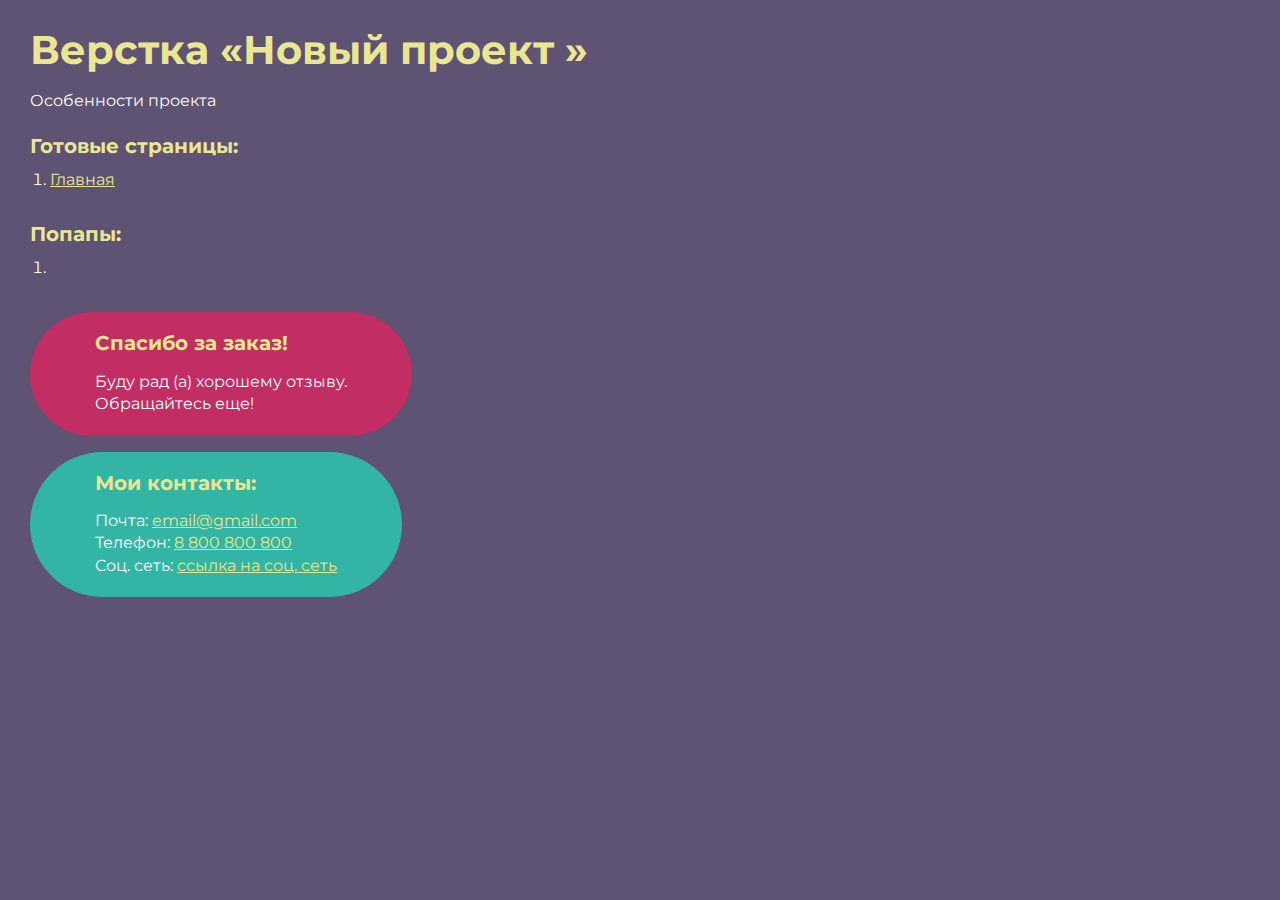
==== commit c0334bda: "Add files via upload" ====
--- a/index.html
+++ b/index.html
@@ -1,480 +1,185 @@
 <!DOCTYPE html>
-<html lang="ru">
+<html>
 
 <head>
-	<title>Главная</title>
 	<meta charset="UTF-8">
-	<meta name="format-detection" content="telephone=no">
-	<link rel="stylesheet" href="css/style.min.css?_v=20211122144406">
-	<link rel="shortcut icon" href="favicon.ico">
-	<!-- <meta name="robots" content="noindex, nofollow"> -->
 	<meta name="viewport" content="width=device-width, initial-scale=1.0">
+	<title>Верстка «Новый проект»</title>
 </head>
 
 <body>
-	<div class="wrapper">
-		<header class="header">
-			<div class="header__top ">
-				<div class="header__container">
+	<div class="rootpage">
+		<h1>Верстка «Новый проект »</h1>
+		<div class="rootpage__info">
+			Особенности проекта
+		</div>
+		<h2>Готовые страницы:</h2>
+		<ol class="rootpage__list">
+			<li><a target="_blank" href="home.html">Главная</a>
+			</li>
+		</ol>
+		<h2>Попапы:</h2>
+		<ol class="rootpage__list">
+			<li>
+				<a target="_blank" href="home.html#"></a>
+			</li>
+		</ol>
+		<div class="rootpage__tnx">
+			<h2>Спасибо за заказ!</h2>
+			<p>Буду рад (а) хорошему отзыву.</p>
+			<p>Обращайтесь еще!</p>
+		</div>
+		<div class="rootpage__contacts">
+			<h2>Мои контакты:</h2>
+			<p>Почта: <a href="mailto:email@gmail.com">email@gmail.com</a>
+			</p>
+			<p>Телефон: <a href="tel:8800800800">8 800 800 800</a>
+			</p>
+			<p>Соц. сеть: <a href="">ссылка на соц. сеть</a>
+			</p>
+		</div>
+	</div>
+</body>
+<style>
+	@charset "UTF-8";
+	@import url("https://fonts.googleapis.com/css?family=Montserrat:regular,700&display=swap");
 
-					<div class="top-header">
-						<div class="top-header__item item-left">
-							<div class="item-left__text">
-								Mon-Thu: <span>9:00 AM - 5:30 PM</span>
-							</div>
-						</div>
-						<div class="top-header__item item-center">
-							<div class="item-center__text">
-								Visit our showroom in 1234 Street Adress City Address, 1234&nbsp<a href="#"> Contact Us</a>
-							</div>
-						</div>
-						<div class="top-header__item item-right">
-							<div class="item-right__text">
-								<a href="tell:0012345678">Call Us: (00) 1234 5678</a>
-							</div>
-							<div class="item-right__icons">
-								<div class="item-right__icon ">
-									<a href="#">
-										<img src="img/icons/fb.svg?_v=1637585046913" alt="">
-									</a>
-								</div>
-								<div class="item-right__icon ">
-									<a href="#">
-										<img src="img/icons/inst.svg?_v=1637585046913" alt="">
-									</a>
-								</div>
-							</div>
-						</div>
-					</div>
+	*,
+	*::before,
+	*::after {
+		padding: 0px;
+		margin: 0px;
+		border: 0px;
+		box-sizing: border-box;
+	}
 
-				</div>
-			</div>
-			<div class="header__bottom">
-				<div class="header__container">
-					<div class="bottom-header">
-						<div class="bottom-header__item">
-							<div class="bottom-header__logo">
-								<img src="img/logo.svg?_v=1637585046913" alt="">
-							</div>
-						</div>
-						<div class="bottom-header__item">
-							<div class="bottom-header__nav">
-								<nav class="header-nav">
-									<div class="header-nav__link"><a href="">Laptops</a>
-									</div>
-									<div class="header-nav__link"><a href="">Desktop PCs</a>
-									</div>
-									<div class="header-nav__link"><a href="">Networking Devices</a>
-									</div>
-									<div class="header-nav__link"><a href="">Printers & Scanners</a>
-									</div>
-									<div class="header-nav__link"><a href="">PC Parts
+	html,
+	body {
+		height: 100%;
+		margin: 0;
+		padding: 0;
+		min-width: 320px;
+		width: 100%;
+		color: #fff;
+		background-color: #5e5373;
+	}
 
-								</a>
-									</div>
-									<div class="header-nav__link"><a href="">All Other Products</a>
-									</div>
-									<div class="header-nav__link"><a href="">Repairs</a>
-									</div>
-									<div class="header-nav__link"><a href="">Our Deals</a>
-									</div>
-								</nav>
-							</div>
-						</div>
-						<div class="bottom-header__item">
-							<div class="bottom-header__icons">
-								<div class="bottom-header__icon">
-									<img src="img/search.svg?_v=1637585046913" alt="">
-								</div>
-								<div class="bottom-header__icon">
-									<img src="img/cart.svg?_v=1637585046913" alt="">
-								</div>
-								<div class="bottom-header__icon">
-									<picture>
-										<source srcset="img/photo.webp" type="image/webp">
-											<img src="img/photo.png?_v=1637585046913" alt="">
-									</picture>
-								</div>
-							</div>
-						</div>
-					</div>
-				</div>
-			</div>
-		</header>
-		<main class="page">
-			<div class="about-top">
-				<div class="about-top__container">
-					<h2 class="about-top__title">
+	body {
+		font-family: Montserrat;
+		font-size: 100%;
+		line-height: 1;
+		font-size: 1rem;
+	}
 
-						About Us
+	a {
+		text-decoration: underline;
+		color: #ebe691
+	}
 
-					</h2>
-				</div>
-			</div>
-			<div class="about">
-				<div class="about__container">
-					<div class="about__body">
-						<div class="about__inform">
-							<div class="about__title title">
-								A Family That Keeps On Growing
-							</div>
-							<div class="about__text text-about text">
-								<p class="text__item">
-									We always aim to please the home market, supplying great computers and hardware at great prices to non-corporate customers, through our large Melbourne CBD showroom and our online store.
-								</p>
-								<p class="text__item">
-									Shop management approach fosters a strong customer service focus in our staff. We prefer to cultivate long-term client relationships rather than achieve quick sales, demonstrated in the measure of our long-term success.
-								</p>
-							</div>
-						</div>
-						<div class="about__picture">
-							<picture>
-								<source srcset="img/01.webp" type="image/webp">
-									<img src="img/01.jpg?_v=1637585046913" alt="">
-							</picture>
-						</div>
-					</div>
-				</div>
-			</div>
-			<div class="shop">
-				<div class="shop__container">
-					<div class="shop__body">
-						<div class="shop__picture">
-							<picture>
-								<source srcset="img/keyboard.webp" type="image/webp">
-									<img src="img/keyboard.png?_v=1637585046913" alt="">
-							</picture>
-						</div>
-						<div class="shop__inform">
-							<div class="shop__title title title_black">
-								Shop.com
-							</div>
-							<div class=" shop__text text-about text text_black">
-								<p class="text__item">
-									Shop is a proudly Australian owned, Melbourne based supplier of I.T. goods and services, operating since 1991. Our client base encompasses individuals, small business, corporate and government organisations. We provide complete business IT solutions,
-									centred on high quality hardware and exceptional customer service.
-								</p>
+	a:visited {
+		text-decoration: underline;
+		color: #aaa768;
+	}
 
-							</div>
-						</div>
+	a:hover {
+		text-decoration: none;
+	}
 
-					</div>
-				</div>
-			</div>
-			<div class="safe">
-				<div class="safe__container">
-					<div class="safe__body">
-						<div class="safe__inform">
-							<div class="safe__title title">
-								You're In Safe Hands
-							</div>
-							<div class="safe__text text-about text">
-								<p class="text__item">
-									Experience a 40% boost in computing from last generation. MSI Desktop equips the 10th Gen. Intel® Core™ i7 processor with the upmost computing power to bring you an unparalleled gaming experience.
+	ul li {
+		list-style: none;
+	}
 
-								</p>
-								<p class="text__item">
-									*Performance compared to i7-9700. Specs varies by model.
-								</p>
-							</div>
-						</div>
-						<div class="safe__picture">
-							<picture>
-								<source srcset="img/pc.webp" type="image/webp">
-									<img src="img/pc.png?_v=1637585046913" alt="">
-							</picture>
-						</div>
-					</div>
-				</div>
-			</div>
-			<div class="quality">
-				<div class="quality__container">
-					<div class="quality__body">
-						<div class="quality__picture">
-							<picture>
-								<source srcset="img/pc-1.webp" type="image/webp">
-									<img src="img/pc-1.png?_v=1637585046913" alt="">
-							</picture>
-						</div>
-						<div class="quality__inform">
-							<div class="quality__title title title_black">
-								The Highest Quality of Products
-							</div>
-							<div class=" quality__text text-about text text_black">
-								<p class="text__item">
-									We guarantee the highest quality of the products we sell. Several decades of successful operation and millions of happy customers let us feel certain about that. Besides, all items we sell pass thorough quality control, so no characteristics mismatch
-									can escape the eye of our professionals.
-								</p>
-							</div>
-						</div>
-					</div>
-				</div>
-			</div>
-			<div class="delivery">
-				<div class="delivery__container">
-					<div class="delivery__body">
-						<div class="delivery__inform">
-							<div class="delivery__title title">
-								Delivery to All Regions
-							</div>
-							<div class="delivery__text text-about text">
-								<p class="text__item">
-									We deliver our goods all across Australia. No matter where you live, your order will be shipped in time and delivered right to your door or to any other location you have stated. The packages are handled with utmost care, so the ordered products will
-									be handed to you safe and sound, just like you expect them to be.
+	img {
+		vertical-align: top;
+	}
 
-								</p>
-							</div>
-						</div>
-						<div class="delivery__picture">
-							<picture>
-								<source srcset="img/pc-2.webp" type="image/webp">
-									<img src="img/pc-2.png?_v=1637585046913" alt="">
-							</picture>
-						</div>
-					</div>
-				</div>
-			</div>
-			<div class="review">
-				<div class="review__container">
-					<div class="review__body">
-						<div class="review__text text text_black">
-							<p class="text__item">
-								My first order arrived today in perfect condition. From the time I sent a question about the item to making the purchase, to the shipping and now the delivery, your company, Tecs, has stayed in touch. Such great service. I look forward to shopping on
-								your site in the future and would highly recommend it.
-							</p>
-							<p class="text__item">
-								- Tama Brown
-							</p>
-						</div>
-						<div class="review__button button">
-							<a href="#">Leave Us A Review</a>
-						</div>
-					</div>
-				</div>
-			</div>
-			<div class="prefooter">
-				<div class="prefooter__container">
-					<div class="prefooter__body">
+	.wrapper {
+		width: 100%;
+		min-height: 100%;
+		overflow: hidden;
+	}
 
-						<div class="prefooter__item item-prefooter">
-							<div class="item-prefooter__image">
-								<img src="img/prefooter/01.svg?_v=1637585046913" alt="" class="item-prefooter__img">
-							</div>
-							<h2 class="item-prefooter__title">
+	.rootpage {
+		padding: 30px;
+		display: flex;
+		flex-direction: column;
+		align-items: flex-start;
+	}
 
-								Product Support
+	@media (max-width: 767px) {
+		.rootpage {
+			padding: 30px 15px;
+		}
+	}
 
-							</h2>
-							<p class="item-prefooter__text">
-								Up to 3 years on-site warranty available for your peace of mind.
-							</p>
-						</div>
+	h1 {
+		color: #ebe691;
+		font-size: 2.5rem;
+		margin: 0px 0px 1.25rem 0px;
+	}
 
-						<div class="prefooter__item item-prefooter">
-							<div class="item-prefooter__image">
-								<img src="img/prefooter/02.svg?_v=1637585046913" alt="" class="item-prefooter__img">
-							</div>
-							<h2 class="item-prefooter__title">
+	@media (max-width: 767px) {
+		h1 {
+			font-size: 1.85rem;
+			margin: 0px 0px 1.25rem 0px;
+		}
+	}
 
-								Personal Account
+	h2 {
+		color: #ebe691;
+		font-size: 1.25rem;
+		margin: 0px 0px 1rem 0px;
+	}
 
-							</h2>
-							<p class="item-prefooter__text">
-								With big discounts, free delivery and a dedicated support specialist.
-							</p>
-						</div>
+	@media (max-width: 767px) {
+		h2 {
+			font-size: 1.125rem;
+			margin: 0px 0px 1rem 0px;
+		}
+	}
 
-						<div class="prefooter__item item-prefooter">
-							<div class="item-prefooter__image">
-								<img src="img/prefooter/03.svg?_v=1637585046913" alt="" class="item-prefooter__img">
-							</div>
-							<h2 class="item-prefooter__title">
+	.rootpage__info {
+		line-height: 140%;
+		margin: 0px 0px 1.5rem 0px;
+	}
 
-								Amazing Savings
+	.rootpage__list {
+		margin: 0px 0px 2.25rem 1.25rem;
+	}
 
-							</h2>
-							<p class="item-prefooter__text">
-								Up to 70% off new Products, you can be sure of the best price.
-							</p>
-						</div>
+	.rootpage__list li:not(:last-child) {
+		margin: 0px 0px 15px 0px;
+	}
 
-					</div>
-				</div>
-			</div>
-		</main>
-		<footer class="footer">
-			<div class="footer__container">
-				<div class="footer__top top-footer">
-					<div class="top-footer__item">
-						<h2 class="top-footer__title">
+	.rootpage__contacts,
+	.rootpage__tnx {
+		border-radius: 200px;
+		padding: 20px 65px;
+		line-height: 140%;
+	}
 
-					Sign Up To Our Newsletter.
+	@media (max-width: 767px) {
 
-				</h2>
-						<h2 class="top-footer__subtitle">
+		.rootpage__contacts,
+		.rootpage__tnx {
+			border-radius: 40px;
+			padding: 20px;
+		}
+	}
 
-					Be the first to hear about the latest offers.
+	.rootpage__contacts {
+		background: #32b5a4;
 
-				</h2>
-					</div>
-					<div class="top-footer__item">
-						<div class="top-footer__form form-footer">
-							<div class="form-footer__wrapper">
-								<input type="email" placeholder="Your Email" required class="form-footer__email">
-							</div>
-							<div class="form-footer__wrapper form-footer__wrapper_last">
-								<button class="form-footer__button">Subscribe</button>
-							</div>
-						</div>
-					</div>
-				</div>
-				<div class="footer__body body-footer">
-					<div class="body-footer__item">
-						<h2 class="body-footer__title ">
+	}
 
-					Information
+	.rootpage__contacts a {
+		color: #ebe691;
+	}
 
-				</h2>
-						<div class="item-body">
-							<a href="#" class="item-body__link">About Us</a>
-							<a href="#" class="item-body__link">About Zip</a>
-							<a href="#" class="item-body__link">Privacy Policy</a>
-							<a href="#" class="item-body__link">Search</a>
-							<a href="#" class="item-body__link">Terms</a>
-							<a href="#" class="item-body__link">Orders and Returns</a>
-							<a href="#" class="item-body__link">Contact Us</a>
-							<a href="#" class="item-body__link">Advanced Search</a>
-							<a href="#" class="item-body__link">Newsletter Subscription</a>
-						</div>
-					</div>
-					<div class="body-footer__item">
-						<h2 class="body-footer__title ">
-
-					PC Parts
-
-				</h2>
-						<div class="item-body">
-							<a href="#" class="item-body__link">CPUS</a>
-							<a href="#" class="item-body__link">Add On Cards</a>
-							<a href="#" class="item-body__link">Hard Drives (Internal)</a>
-							<a href="#" class="item-body__link">Graphic Cards</a>
-							<a href="#" class="item-body__link">Keyboards / Mice</a>
-							<a href="#" class="item-body__link">Cases / Power Supplies / Cooling</a>
-							<a href="#" class="item-body__link">RAM (Memory)</a>
-							<a href="#" class="item-body__link">Software</a>
-							<a href="#" class="item-body__link">Speakers / Headsets</a>
-							<a href="#" class="item-body__link">Motherboards</a>
-						</div>
-					</div>
-					<div class="body-footer__item">
-						<h2 class="body-footer__title ">
-
-					Desktop PCs
-
-				</h2>
-						<div class="item-body">
-							<a href="#" class="item-body__link">Custom PCs</a>
-							<a href="#" class="item-body__link">Servers</a>
-							<a href="#" class="item-body__link">MSI All-In-One PCs</a>
-							<a href="#" class="item-body__link">HP/Compaq PCs</a>
-							<a href="#" class="item-body__link">ASUS PCs</a>
-							<a href="#" class="item-body__link">Tecs PCs</a>
-						</div>
-					</div>
-					<div class="body-footer__item">
-						<h2 class="body-footer__title ">
-
-					Laptops
-
-				</h2>
-						<div class="item-body">
-							<a href="#" class="item-body__link">Evryday Use Notebooks</a>
-							<a href="#" class="item-body__link">MSI Workstation Series</a>
-							<a href="#" class="item-body__link">MSI Prestige Series</a>
-							<a href="#" class="item-body__link">Tablets and Pads</a>
-							<a href="#" class="item-body__link">Netbooks</a>
-							<a href="#" class="item-body__link">Infinity Gaming Notebooks</a>
-						</div>
-					</div>
-					<div class="body-footer__item">
-						<h2 class="body-footer__title ">
-
-					Address
-
-				</h2>
-						<div class="item-body">
-							<div class="item-body__link">
-								Address: 1234 Street Adress City Address,1234
-							</div>
-							<div class="item-body__link">
-								Phones: <a href="tel:0012345678">(00) 1234 5678</a>
-							</div>
-							<div class="item-body__link">
-								We are open: Monday-Thursday: 9:00 AM - 5:30 PM
-							</div>
-							<div class="item-body__link">
-								Friday: 9:00 AM - 6:00 PM
-							</div>
-							<div class="item-body__link">
-								Saturday: 11:00 AM - 5:00 PM
-							</div>
-							<div class="item-body__link">
-								E-mail: <a href="mailto:shop@email.com">shop@email.com</a>
-							</div>
-						</div>
-					</div>
-				</div>
-				<div class="footer__bottom bottom-footer">
-					<div class="bottom-footer__item item-bottom">
-						<div class="item-bottom__icon">
-							<a href="#">
-								<img src="img/footer/01.svg?_v=1637585046913" alt="" class="item-bottom__img">
-							</a>
-						</div>
-						<div class="item-bottom__icon">
-							<a href="#">
-								<img src="img/footer/02.svg?_v=1637585046913" alt="" class="item-bottom__img">
-							</a>
-						</div>
-					</div>
-					<div class="bottom-footer__item item-bottom">
-						<div class="item-bottom__icon">
-							<picture>
-								<source srcset="img/footer/03.webp" type="image/webp">
-									<img src="img/footer/03.png?_v=1637585046913" alt="" class="item-bottom__img">
-							</picture>
-						</div>
-						<div class="item-bottom__icon">
-							<picture>
-								<source srcset="img/footer/04.webp" type="image/webp">
-									<img src="img/footer/04.png?_v=1637585046913" alt="" class="item-bottom__img">
-							</picture>
-						</div>
-						<div class="item-bottom__icon">
-							<picture>
-								<source srcset="img/footer/05.webp" type="image/webp">
-									<img src="img/footer/05.png?_v=1637585046913" alt="" class="item-bottom__img">
-							</picture>
-						</div>
-						<div class="item-bottom__icon">
-							<picture>
-								<source srcset="img/footer/06.webp" type="image/webp">
-									<img src="img/footer/06.png?_v=1637585046913" alt="" class="item-bottom__img">
-							</picture>
-						</div>
-					</div>
-					<div class="bottom-footer__item item-bottom">
-						<p class="item-bottom__text">
-							Copyright © 2020 Shop Pty. Ltd.
-						</p>
-					</div>
-
-				</div>
-			</div>
-		</footer>
-	</div>
-
-	<script src="js/app.min.js?_v=20211122144406"></script>
-</body>
+	.rootpage__tnx {
+		background: #c22d63;
+		margin: 0px 0px 1rem 0px;
+	}
+</style>
 
 </html>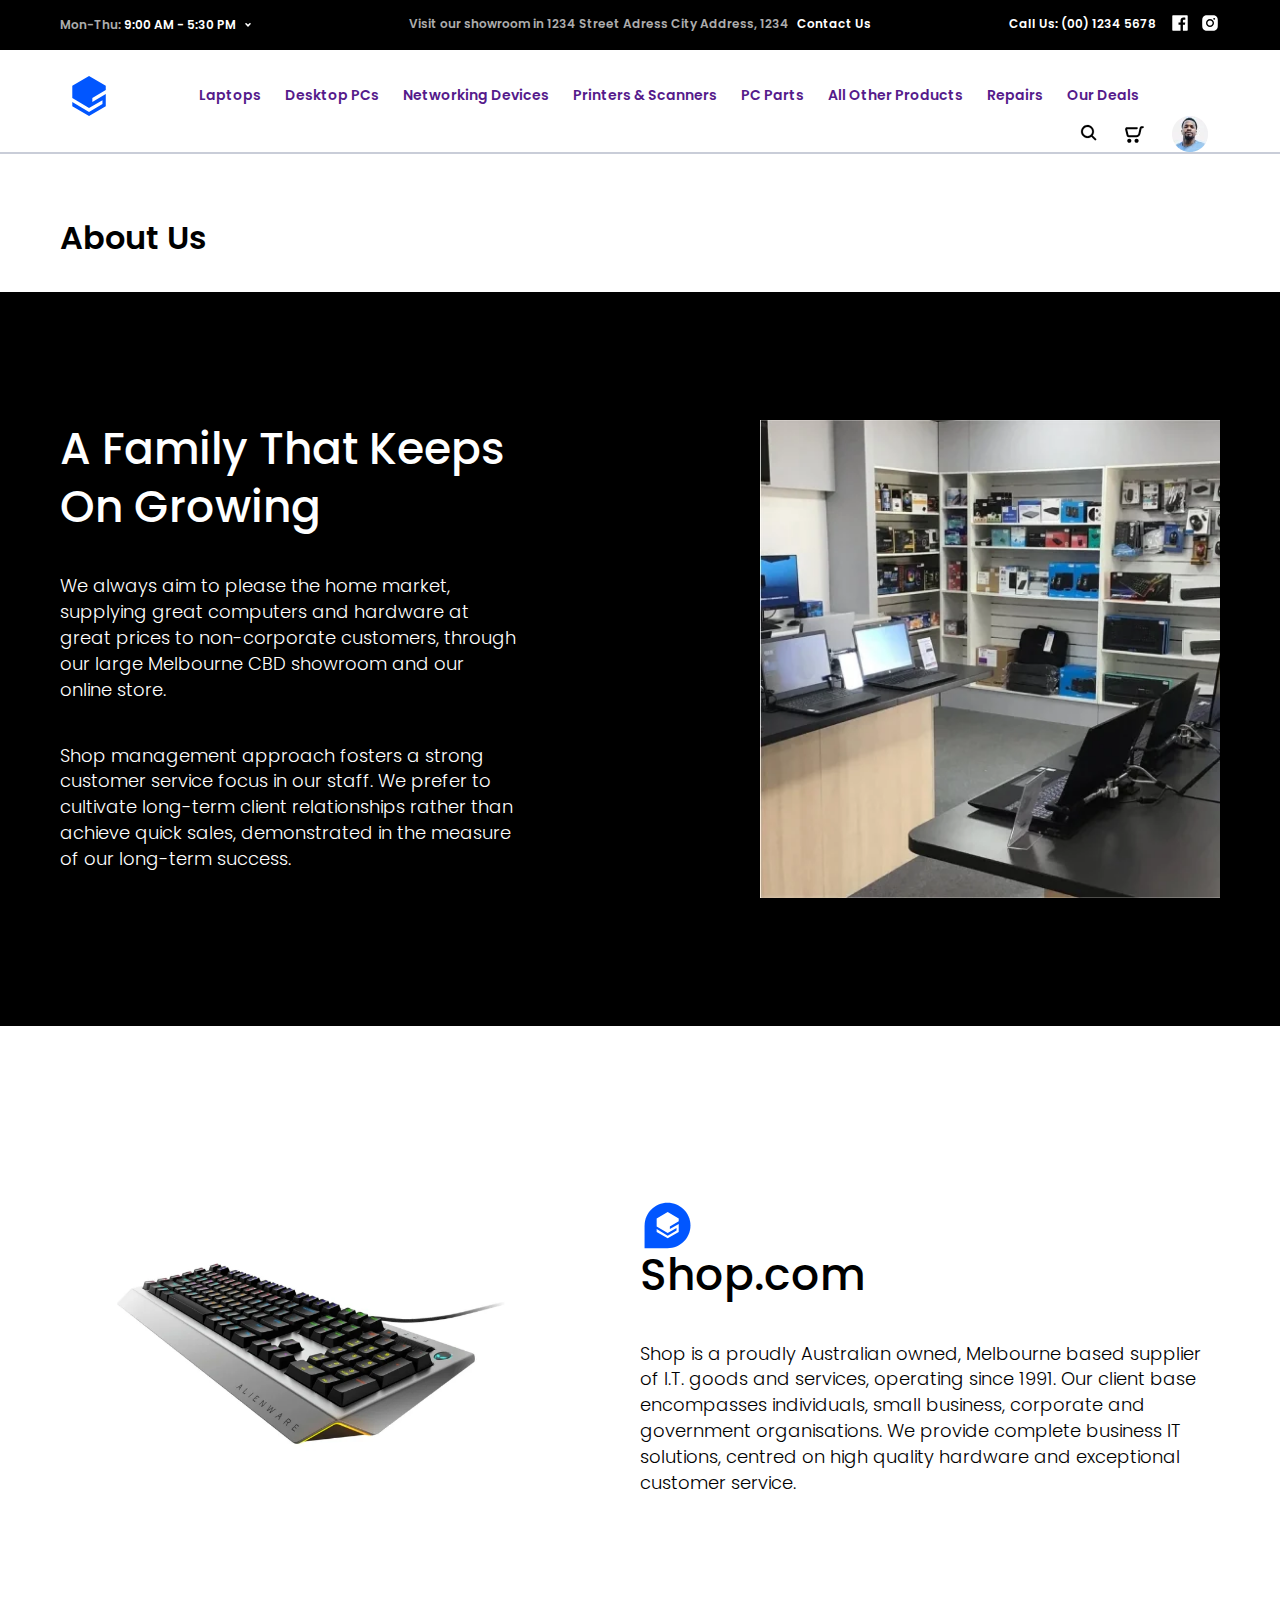
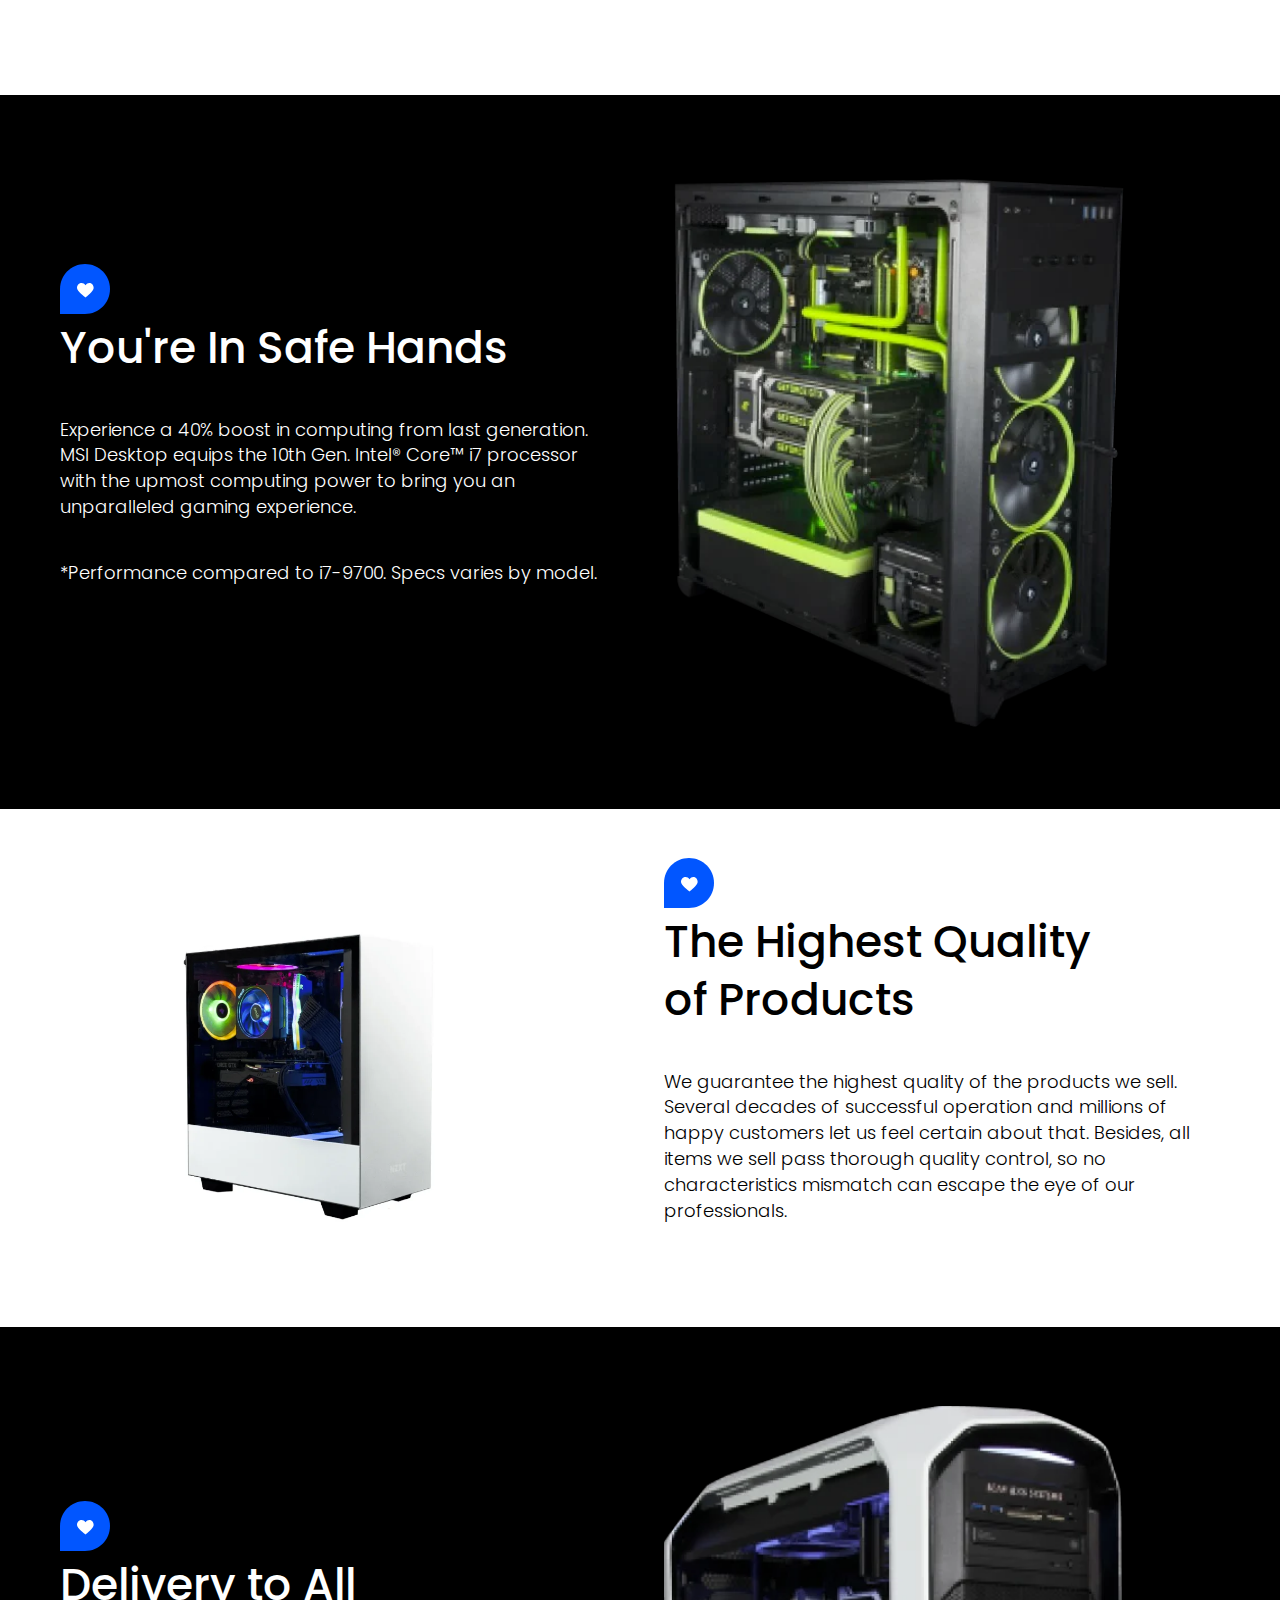
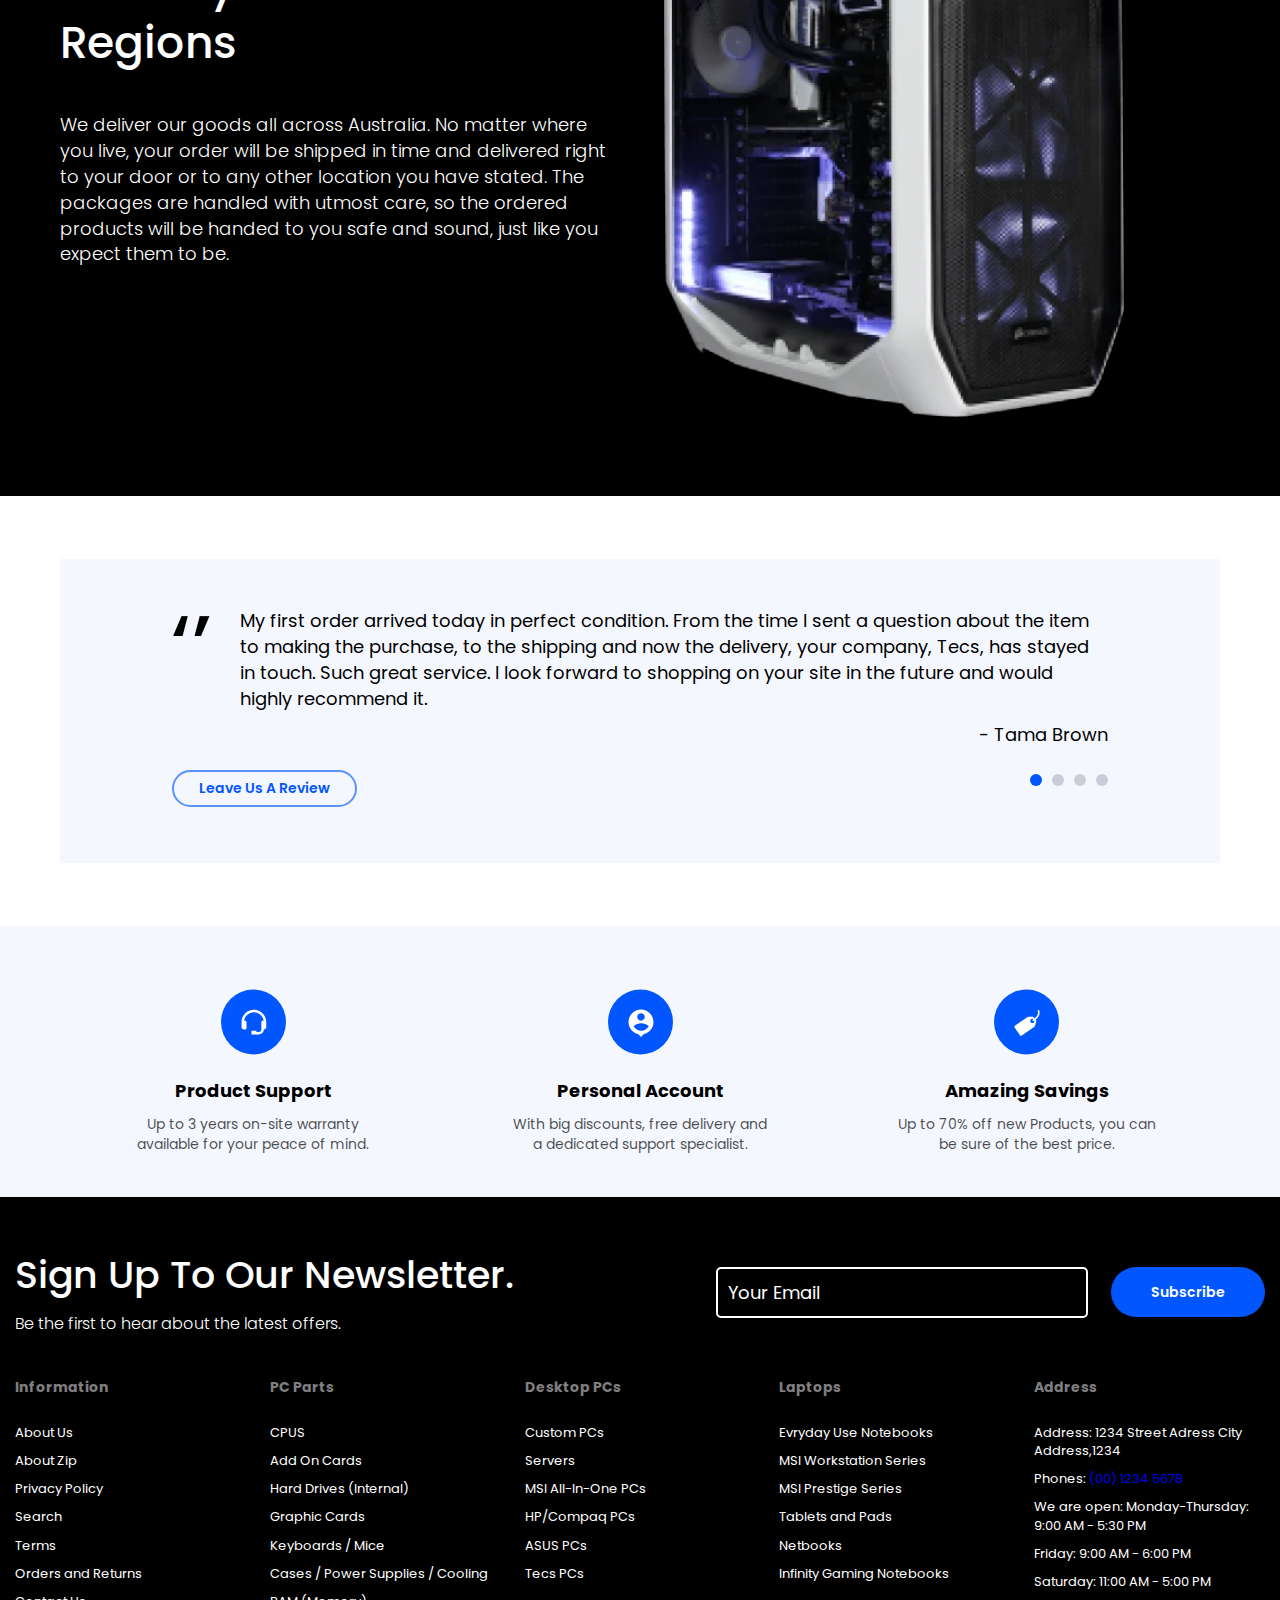
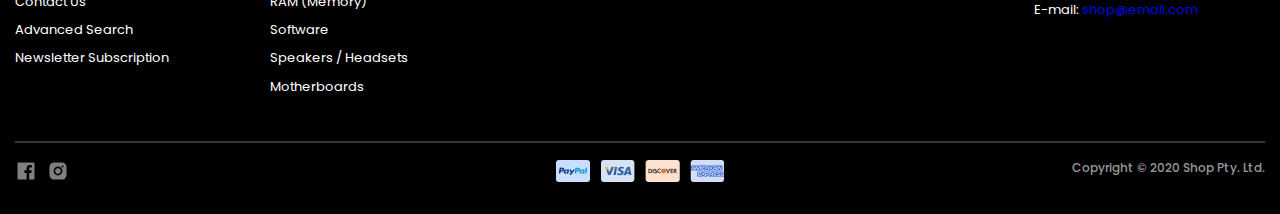
==== commit 6f51db2e: "Add files via upload" ====
--- a/index.html
+++ b/index.html
@@ -1,185 +1,480 @@
 <!DOCTYPE html>
-<html>
+<html lang="ru">
 
 <head>
+	<title>Главная</title>
 	<meta charset="UTF-8">
+	<meta name="format-detection" content="telephone=no">
+	<link rel="stylesheet" href="css/style.min.css?_v=20211122150542">
+	<link rel="shortcut icon" href="favicon.ico">
+	<!-- <meta name="robots" content="noindex, nofollow"> -->
 	<meta name="viewport" content="width=device-width, initial-scale=1.0">
-	<title>Верстка «Новый проект»</title>
 </head>
 
 <body>
-	<div class="rootpage">
-		<h1>Верстка «Новый проект »</h1>
-		<div class="rootpage__info">
-			Особенности проекта
-		</div>
-		<h2>Готовые страницы:</h2>
-		<ol class="rootpage__list">
-			<li><a target="_blank" href="home.html">Главная</a>
-			</li>
-		</ol>
-		<h2>Попапы:</h2>
-		<ol class="rootpage__list">
-			<li>
-				<a target="_blank" href="home.html#"></a>
-			</li>
-		</ol>
-		<div class="rootpage__tnx">
-			<h2>Спасибо за заказ!</h2>
-			<p>Буду рад (а) хорошему отзыву.</p>
-			<p>Обращайтесь еще!</p>
-		</div>
-		<div class="rootpage__contacts">
-			<h2>Мои контакты:</h2>
-			<p>Почта: <a href="mailto:email@gmail.com">email@gmail.com</a>
-			</p>
-			<p>Телефон: <a href="tel:8800800800">8 800 800 800</a>
-			</p>
-			<p>Соц. сеть: <a href="">ссылка на соц. сеть</a>
-			</p>
-		</div>
+	<div class="wrapper">
+		<header class="header">
+			<div class="header__top ">
+				<div class="header__container">
+
+					<div class="top-header">
+						<div class="top-header__item item-left">
+							<div class="item-left__text">
+								Mon-Thu: <span>9:00 AM - 5:30 PM</span>
+							</div>
+						</div>
+						<div class="top-header__item item-center">
+							<div class="item-center__text">
+								Visit our showroom in 1234 Street Adress City Address, 1234&nbsp<a href="#"> Contact Us</a>
+							</div>
+						</div>
+						<div class="top-header__item item-right">
+							<div class="item-right__text">
+								<a href="tell:0012345678">Call Us: (00) 1234 5678</a>
+							</div>
+							<div class="item-right__icons">
+								<div class="item-right__icon ">
+									<a href="#">
+										<img src="img/icons/fb.svg?_v=1637586342086" alt="">
+									</a>
+								</div>
+								<div class="item-right__icon ">
+									<a href="#">
+										<img src="img/icons/inst.svg?_v=1637586342086" alt="">
+									</a>
+								</div>
+							</div>
+						</div>
+					</div>
+
+				</div>
+			</div>
+			<div class="header__bottom">
+				<div class="header__container">
+					<div class="bottom-header">
+						<div class="bottom-header__item">
+							<div class="bottom-header__logo">
+								<img src="img/logo.svg?_v=1637586342086" alt="">
+							</div>
+						</div>
+						<div class="bottom-header__item">
+							<div class="bottom-header__nav">
+								<nav class="header-nav">
+									<div class="header-nav__link"><a href="">Laptops</a>
+									</div>
+									<div class="header-nav__link"><a href="">Desktop PCs</a>
+									</div>
+									<div class="header-nav__link"><a href="">Networking Devices</a>
+									</div>
+									<div class="header-nav__link"><a href="">Printers & Scanners</a>
+									</div>
+									<div class="header-nav__link"><a href="">PC Parts
+
+								</a>
+									</div>
+									<div class="header-nav__link"><a href="">All Other Products</a>
+									</div>
+									<div class="header-nav__link"><a href="">Repairs</a>
+									</div>
+									<div class="header-nav__link"><a href="">Our Deals</a>
+									</div>
+								</nav>
+							</div>
+						</div>
+						<div class="bottom-header__item">
+							<div class="bottom-header__icons">
+								<div class="bottom-header__icon">
+									<img src="img/search.svg?_v=1637586342086" alt="">
+								</div>
+								<div class="bottom-header__icon">
+									<img src="img/cart.svg?_v=1637586342086" alt="">
+								</div>
+								<div class="bottom-header__icon">
+									<picture>
+										<source srcset="img/photo.webp" type="image/webp">
+											<img src="img/photo.png?_v=1637586342086" alt="">
+									</picture>
+								</div>
+							</div>
+						</div>
+					</div>
+				</div>
+			</div>
+		</header>
+		<main class="page">
+			<div class="about-top">
+				<div class="about-top__container">
+					<h2 class="about-top__title">
+
+						About Us
+
+					</h2>
+				</div>
+			</div>
+			<div class="about">
+				<div class="about__container">
+					<div class="about__body">
+						<div class="about__inform">
+							<div class="about__title title">
+								A Family That Keeps On Growing
+							</div>
+							<div class="about__text text-about text">
+								<p class="text__item">
+									We always aim to please the home market, supplying great computers and hardware at great prices to non-corporate customers, through our large Melbourne CBD showroom and our online store.
+								</p>
+								<p class="text__item">
+									Shop management approach fosters a strong customer service focus in our staff. We prefer to cultivate long-term client relationships rather than achieve quick sales, demonstrated in the measure of our long-term success.
+								</p>
+							</div>
+						</div>
+						<div class="about__picture">
+							<picture>
+								<source srcset="img/01.webp" type="image/webp">
+									<img src="img/01.jpg?_v=1637586342086" alt="">
+							</picture>
+						</div>
+					</div>
+				</div>
+			</div>
+			<div class="shop">
+				<div class="shop__container">
+					<div class="shop__body">
+						<div class="shop__picture">
+							<picture>
+								<source srcset="img/keyboard.webp" type="image/webp">
+									<img src="img/keyboard.png?_v=1637586342086" alt="">
+							</picture>
+						</div>
+						<div class="shop__inform">
+							<div class="shop__title title title_black">
+								Shop.com
+							</div>
+							<div class=" shop__text text-about text text_black">
+								<p class="text__item">
+									Shop is a proudly Australian owned, Melbourne based supplier of I.T. goods and services, operating since 1991. Our client base encompasses individuals, small business, corporate and government organisations. We provide complete business IT solutions,
+									centred on high quality hardware and exceptional customer service.
+								</p>
+
+							</div>
+						</div>
+
+					</div>
+				</div>
+			</div>
+			<div class="safe">
+				<div class="safe__container">
+					<div class="safe__body">
+						<div class="safe__inform">
+							<div class="safe__title title">
+								You're In Safe Hands
+							</div>
+							<div class="safe__text text-about text">
+								<p class="text__item">
+									Experience a 40% boost in computing from last generation. MSI Desktop equips the 10th Gen. Intel® Core™ i7 processor with the upmost computing power to bring you an unparalleled gaming experience.
+
+								</p>
+								<p class="text__item">
+									*Performance compared to i7-9700. Specs varies by model.
+								</p>
+							</div>
+						</div>
+						<div class="safe__picture">
+							<picture>
+								<source srcset="img/pc.webp" type="image/webp">
+									<img src="img/pc.png?_v=1637586342086" alt="">
+							</picture>
+						</div>
+					</div>
+				</div>
+			</div>
+			<div class="quality">
+				<div class="quality__container">
+					<div class="quality__body">
+						<div class="quality__picture">
+							<picture>
+								<source srcset="img/pc-1.webp" type="image/webp">
+									<img src="img/pc-1.png?_v=1637586342086" alt="">
+							</picture>
+						</div>
+						<div class="quality__inform">
+							<div class="quality__title title title_black">
+								The Highest Quality of Products
+							</div>
+							<div class=" quality__text text-about text text_black">
+								<p class="text__item">
+									We guarantee the highest quality of the products we sell. Several decades of successful operation and millions of happy customers let us feel certain about that. Besides, all items we sell pass thorough quality control, so no characteristics mismatch
+									can escape the eye of our professionals.
+								</p>
+							</div>
+						</div>
+					</div>
+				</div>
+			</div>
+			<div class="delivery">
+				<div class="delivery__container">
+					<div class="delivery__body">
+						<div class="delivery__inform">
+							<div class="delivery__title title">
+								Delivery to All Regions
+							</div>
+							<div class="delivery__text text-about text">
+								<p class="text__item">
+									We deliver our goods all across Australia. No matter where you live, your order will be shipped in time and delivered right to your door or to any other location you have stated. The packages are handled with utmost care, so the ordered products will
+									be handed to you safe and sound, just like you expect them to be.
+
+								</p>
+							</div>
+						</div>
+						<div class="delivery__picture">
+							<picture>
+								<source srcset="img/pc-2.webp" type="image/webp">
+									<img src="img/pc-2.png?_v=1637586342086" alt="">
+							</picture>
+						</div>
+					</div>
+				</div>
+			</div>
+			<div class="review">
+				<div class="review__container">
+					<div class="review__body">
+						<div class="review__text text text_black">
+							<p class="text__item">
+								My first order arrived today in perfect condition. From the time I sent a question about the item to making the purchase, to the shipping and now the delivery, your company, Tecs, has stayed in touch. Such great service. I look forward to shopping on
+								your site in the future and would highly recommend it.
+							</p>
+							<p class="text__item">
+								- Tama Brown
+							</p>
+						</div>
+						<div class="review__button button">
+							<a href="#">Leave Us A Review</a>
+						</div>
+					</div>
+				</div>
+			</div>
+			<div class="prefooter">
+				<div class="prefooter__container">
+					<div class="prefooter__body">
+
+						<div class="prefooter__item item-prefooter">
+							<div class="item-prefooter__image">
+								<img src="img/prefooter/01.svg?_v=1637586342086" alt="" class="item-prefooter__img">
+							</div>
+							<h2 class="item-prefooter__title">
+
+								Product Support
+
+							</h2>
+							<p class="item-prefooter__text">
+								Up to 3 years on-site warranty available for your peace of mind.
+							</p>
+						</div>
+
+						<div class="prefooter__item item-prefooter">
+							<div class="item-prefooter__image">
+								<img src="img/prefooter/02.svg?_v=1637586342086" alt="" class="item-prefooter__img">
+							</div>
+							<h2 class="item-prefooter__title">
+
+								Personal Account
+
+							</h2>
+							<p class="item-prefooter__text">
+								With big discounts, free delivery and a dedicated support specialist.
+							</p>
+						</div>
+
+						<div class="prefooter__item item-prefooter">
+							<div class="item-prefooter__image">
+								<img src="img/prefooter/03.svg?_v=1637586342086" alt="" class="item-prefooter__img">
+							</div>
+							<h2 class="item-prefooter__title">
+
+								Amazing Savings
+
+							</h2>
+							<p class="item-prefooter__text">
+								Up to 70% off new Products, you can be sure of the best price.
+							</p>
+						</div>
+
+					</div>
+				</div>
+			</div>
+		</main>
+		<footer class="footer">
+			<div class="footer__container">
+				<div class="footer__top top-footer">
+					<div class="top-footer__item">
+						<h2 class="top-footer__title">
+
+					Sign Up To Our Newsletter.
+
+				</h2>
+						<h2 class="top-footer__subtitle">
+
+					Be the first to hear about the latest offers.
+
+				</h2>
+					</div>
+					<div class="top-footer__item">
+						<div class="top-footer__form form-footer">
+							<div class="form-footer__wrapper">
+								<input type="email" placeholder="Your Email" required class="form-footer__email">
+							</div>
+							<div class="form-footer__wrapper form-footer__wrapper_last">
+								<button class="form-footer__button">Subscribe</button>
+							</div>
+						</div>
+					</div>
+				</div>
+				<div class="footer__body body-footer">
+					<div class="body-footer__item">
+						<h2 class="body-footer__title ">
+
+					Information
+
+				</h2>
+						<div class="item-body">
+							<a href="#" class="item-body__link">About Us</a>
+							<a href="#" class="item-body__link">About Zip</a>
+							<a href="#" class="item-body__link">Privacy Policy</a>
+							<a href="#" class="item-body__link">Search</a>
+							<a href="#" class="item-body__link">Terms</a>
+							<a href="#" class="item-body__link">Orders and Returns</a>
+							<a href="#" class="item-body__link">Contact Us</a>
+							<a href="#" class="item-body__link">Advanced Search</a>
+							<a href="#" class="item-body__link">Newsletter Subscription</a>
+						</div>
+					</div>
+					<div class="body-footer__item">
+						<h2 class="body-footer__title ">
+
+					PC Parts
+
+				</h2>
+						<div class="item-body">
+							<a href="#" class="item-body__link">CPUS</a>
+							<a href="#" class="item-body__link">Add On Cards</a>
+							<a href="#" class="item-body__link">Hard Drives (Internal)</a>
+							<a href="#" class="item-body__link">Graphic Cards</a>
+							<a href="#" class="item-body__link">Keyboards / Mice</a>
+							<a href="#" class="item-body__link">Cases / Power Supplies / Cooling</a>
+							<a href="#" class="item-body__link">RAM (Memory)</a>
+							<a href="#" class="item-body__link">Software</a>
+							<a href="#" class="item-body__link">Speakers / Headsets</a>
+							<a href="#" class="item-body__link">Motherboards</a>
+						</div>
+					</div>
+					<div class="body-footer__item">
+						<h2 class="body-footer__title ">
+
+					Desktop PCs
+
+				</h2>
+						<div class="item-body">
+							<a href="#" class="item-body__link">Custom PCs</a>
+							<a href="#" class="item-body__link">Servers</a>
+							<a href="#" class="item-body__link">MSI All-In-One PCs</a>
+							<a href="#" class="item-body__link">HP/Compaq PCs</a>
+							<a href="#" class="item-body__link">ASUS PCs</a>
+							<a href="#" class="item-body__link">Tecs PCs</a>
+						</div>
+					</div>
+					<div class="body-footer__item">
+						<h2 class="body-footer__title ">
+
+					Laptops
+
+				</h2>
+						<div class="item-body">
+							<a href="#" class="item-body__link">Evryday Use Notebooks</a>
+							<a href="#" class="item-body__link">MSI Workstation Series</a>
+							<a href="#" class="item-body__link">MSI Prestige Series</a>
+							<a href="#" class="item-body__link">Tablets and Pads</a>
+							<a href="#" class="item-body__link">Netbooks</a>
+							<a href="#" class="item-body__link">Infinity Gaming Notebooks</a>
+						</div>
+					</div>
+					<div class="body-footer__item">
+						<h2 class="body-footer__title ">
+
+					Address
+
+				</h2>
+						<div class="item-body">
+							<div class="item-body__link">
+								Address: 1234 Street Adress City Address,1234
+							</div>
+							<div class="item-body__link">
+								Phones: <a href="tel:0012345678">(00) 1234 5678</a>
+							</div>
+							<div class="item-body__link">
+								We are open: Monday-Thursday: 9:00 AM - 5:30 PM
+							</div>
+							<div class="item-body__link">
+								Friday: 9:00 AM - 6:00 PM
+							</div>
+							<div class="item-body__link">
+								Saturday: 11:00 AM - 5:00 PM
+							</div>
+							<div class="item-body__link">
+								E-mail: <a href="mailto:shop@email.com">shop@email.com</a>
+							</div>
+						</div>
+					</div>
+				</div>
+				<div class="footer__bottom bottom-footer">
+					<div class="bottom-footer__item item-bottom">
+						<div class="item-bottom__icon">
+							<a href="#">
+								<img src="img/footer/01.svg?_v=1637586342086" alt="" class="item-bottom__img">
+							</a>
+						</div>
+						<div class="item-bottom__icon">
+							<a href="#">
+								<img src="img/footer/02.svg?_v=1637586342086" alt="" class="item-bottom__img">
+							</a>
+						</div>
+					</div>
+					<div class="bottom-footer__item item-bottom">
+						<div class="item-bottom__icon">
+							<picture>
+								<source srcset="img/footer/03.webp" type="image/webp">
+									<img src="img/footer/03.png?_v=1637586342086" alt="" class="item-bottom__img">
+							</picture>
+						</div>
+						<div class="item-bottom__icon">
+							<picture>
+								<source srcset="img/footer/04.webp" type="image/webp">
+									<img src="img/footer/04.png?_v=1637586342086" alt="" class="item-bottom__img">
+							</picture>
+						</div>
+						<div class="item-bottom__icon">
+							<picture>
+								<source srcset="img/footer/05.webp" type="image/webp">
+									<img src="img/footer/05.png?_v=1637586342086" alt="" class="item-bottom__img">
+							</picture>
+						</div>
+						<div class="item-bottom__icon">
+							<picture>
+								<source srcset="img/footer/06.webp" type="image/webp">
+									<img src="img/footer/06.png?_v=1637586342086" alt="" class="item-bottom__img">
+							</picture>
+						</div>
+					</div>
+					<div class="bottom-footer__item item-bottom">
+						<p class="item-bottom__text">
+							Copyright © 2020 Shop Pty. Ltd.
+						</p>
+					</div>
+
+				</div>
+			</div>
+		</footer>
 	</div>
+
+	<script src="js/app.min.js?_v=20211122150542"></script>
 </body>
-<style>
-	@charset "UTF-8";
-	@import url("https://fonts.googleapis.com/css?family=Montserrat:regular,700&display=swap");
-
-	*,
-	*::before,
-	*::after {
-		padding: 0px;
-		margin: 0px;
-		border: 0px;
-		box-sizing: border-box;
-	}
-
-	html,
-	body {
-		height: 100%;
-		margin: 0;
-		padding: 0;
-		min-width: 320px;
-		width: 100%;
-		color: #fff;
-		background-color: #5e5373;
-	}
-
-	body {
-		font-family: Montserrat;
-		font-size: 100%;
-		line-height: 1;
-		font-size: 1rem;
-	}
-
-	a {
-		text-decoration: underline;
-		color: #ebe691
-	}
-
-	a:visited {
-		text-decoration: underline;
-		color: #aaa768;
-	}
-
-	a:hover {
-		text-decoration: none;
-	}
-
-	ul li {
-		list-style: none;
-	}
-
-	img {
-		vertical-align: top;
-	}
-
-	.wrapper {
-		width: 100%;
-		min-height: 100%;
-		overflow: hidden;
-	}
-
-	.rootpage {
-		padding: 30px;
-		display: flex;
-		flex-direction: column;
-		align-items: flex-start;
-	}
-
-	@media (max-width: 767px) {
-		.rootpage {
-			padding: 30px 15px;
-		}
-	}
-
-	h1 {
-		color: #ebe691;
-		font-size: 2.5rem;
-		margin: 0px 0px 1.25rem 0px;
-	}
-
-	@media (max-width: 767px) {
-		h1 {
-			font-size: 1.85rem;
-			margin: 0px 0px 1.25rem 0px;
-		}
-	}
-
-	h2 {
-		color: #ebe691;
-		font-size: 1.25rem;
-		margin: 0px 0px 1rem 0px;
-	}
-
-	@media (max-width: 767px) {
-		h2 {
-			font-size: 1.125rem;
-			margin: 0px 0px 1rem 0px;
-		}
-	}
-
-	.rootpage__info {
-		line-height: 140%;
-		margin: 0px 0px 1.5rem 0px;
-	}
-
-	.rootpage__list {
-		margin: 0px 0px 2.25rem 1.25rem;
-	}
-
-	.rootpage__list li:not(:last-child) {
-		margin: 0px 0px 15px 0px;
-	}
-
-	.rootpage__contacts,
-	.rootpage__tnx {
-		border-radius: 200px;
-		padding: 20px 65px;
-		line-height: 140%;
-	}
-
-	@media (max-width: 767px) {
-
-		.rootpage__contacts,
-		.rootpage__tnx {
-			border-radius: 40px;
-			padding: 20px;
-		}
-	}
-
-	.rootpage__contacts {
-		background: #32b5a4;
-
-	}
-
-	.rootpage__contacts a {
-		color: #ebe691;
-	}
-
-	.rootpage__tnx {
-		background: #c22d63;
-		margin: 0px 0px 1rem 0px;
-	}
-</style>
 
 </html>--- a/css/style.min.css
+++ b/css/style.min.css
@@ -0,0 +1 @@
+@charset "UTF-8";@import url('https://fonts.googleapis.com/css2?family=Poppins:wght@300; 400;500;600;700&display=swap');@font-face{font-family:icons;font-display:swap;src:url(../fonts/icons.woff2) format("woff2"),url(../fonts/icons.woff) format("woff");font-weight:400;font-style:normal}*{padding:0;margin:0;border:0}*,:after,:before{-webkit-box-sizing:border-box;box-sizing:border-box}aside,footer,header,nav,section{display:block}body,html{height:100%;min-width:320px}body{line-height:1;font-family:Poppins,sans-serif;font-size:1.125rem;-ms-text-size-adjust:100%;-moz-text-size-adjust:100%;-webkit-text-size-adjust:100%;-webkit-font-smoothing:antialiased}button,input,textarea{font-family:Poppins,sans-serif;font-size:inherit}input::-ms-clear{display:none}button{cursor:pointer;background-color:inherit}button::-moz-focus-inner{padding:0;border:0}a,a:visited{text-decoration:none}a:hover{text-decoration:none}ul li{list-style:none}img{vertical-align:top}h1,h2,h3,h4,h5,h6{font-weight:inherit;font-size:inherit}body{color:#000}.lock body{overflow:hidden}.wrapper{min-height:100%;display:-ms-grid;display:grid;overflow:hidden;-ms-grid-rows:auto 1fr auto;grid-template-rows:auto 1fr auto}[class*=__container]{max-width:1160px;margin:0 auto;-webkit-box-sizing:content-box;box-sizing:content-box;padding:0 15px}.row:after{display:block;content:"";clear:both}.rub:after{content:"₽"}ol.counter{list-style-type:none;counter-reset:item}ol.counter li{position:relative;padding:0 0 0 45px}ol.counter li:before{counter-increment:item;content:counter(item);position:absolute;left:0;top:0;color:#818181;font-size:14px;font-weight:700;text-align:center;line-height:26px;border-radius:50%;width:28px;height:28px;border:1px solid #4274bb}.ellipsis{display:block;overflow:hidden;width:100%;white-space:nowrap;-o-text-overflow:ellipsis;text-overflow:ellipsis}.es{overflow:hidden;white-space:nowrap;-o-text-overflow:ellipsis;text-overflow:ellipsis}.table{display:table;font-size:0;width:100%}.trow{display:table-row}.cell{display:table-cell}.cell.full{width:100%}._ibg{position:relative}._ibg img{position:absolute;width:100%;height:100%;top:0;left:0;-o-object-fit:cover;object-fit:cover}body.ie ._ibg{background-position:center;background-size:cover;background-repeat:no-repeat}body.ie ._ibg img{width:0;height:0;opacity:0;visibility:hidden}._video{position:relative;overflow:hidden;height:0;padding-bottom:56.25%}._video embed,._video iframe,._video object,._video video{position:absolute;top:0;left:0;width:100%;height:100%}.videobg embed,.videobg iframe,.videobg object,.videobg video{position:fixed;top:50%;left:50%;min-width:100%;min-height:100%;width:auto;height:auto;z-index:-100;-webkit-transform:translateX(-50%) translateY(-50%);-ms-transform:translateX(-50%) translateY(-50%);transform:translateX(-50%) translateY(-50%);background-size:cover}._more-content{-webkit-transition:all .3s ease 0s;-o-transition:all .3s ease 0s;transition:all .3s ease 0s;overflow:hidden}._more-link{cursor:pointer}._more-link span{font-style:normal}._more-link span:first-child{display:block}._more-link span:last-child{display:none}._more-link._active span{font-style:normal}._more-link._active span:first-child{display:none}._more-link._active span:last-child{display:block}#map{background:url(../img/icons/loading.gif) center/50px no-repeat}._swiper{overflow:hidden}._swiper .swiper-wrapper{width:100%;height:100%;-webkit-box-sizing:content-box;box-sizing:content-box;display:-webkit-box;display:-ms-flexbox;display:flex;position:relative}._swiper.swiper-container-vertical .swiper-wrapper{-webkit-box-orient:vertical;-webkit-box-direction:normal;-ms-flex-direction:column;flex-direction:column}._swiper.swiper-container-autoheight .swiper-wrapper{-webkit-box-align:start;-ms-flex-align:start;align-items:flex-start}.swiper-container-initialized .swiper-slide{-ms-flex-negative:0;flex-shrink:0}.swiper-container-android .swiper-slide,.swiper-container-android .swiper-wrapper{-webkit-transform:translate3d(0,0,0);transform:translate3d(0,0,0)}.swiper-button-lock{display:none!important}._tabs-block{display:none}._tabs-block._active{display:block}.mirror{-webkit-transform:scale(-1,1);-ms-transform:scale(-1,1);transform:scale(-1,1)}.nicescroll-rails{z-index:1000!important}._custom-scroll{position:fixed;right:0;top:0;width:3px;height:100%;z-index:1000}._custom-scroll__line{background-color:rgba(0,0,0,.5);border-radius:3px 0 0 3px;position:relative;left:0;top:0;width:100%}.button{display:-webkit-inline-box;display:-ms-inline-flexbox;display:inline-flex;padding:0 0}.button._fw{width:100%}.select{position:relative}.select__item{position:relative}.select__title{color:#000;border:1px solid #d9d9d9;background-color:#fff;cursor:pointer;border-radius:4px}.select__value{display:-webkit-box;display:-ms-flexbox;display:flex;font-size:14px;height:30px;padding:0 15px;-webkit-box-align:center;-ms-flex-align:center;align-items:center;-webkit-box-pack:justify;-ms-flex-pack:justify;justify-content:space-between;-webkit-box-orient:horizontal;-webkit-box-direction:reverse;-ms-flex-direction:row-reverse;flex-direction:row-reverse}.select__value span{height:1em;overflow:hidden;display:-webkit-box;-webkit-line-clamp:1;-webkit-box-orient:vertical}.select__value:before{content:"";display:inline-block;-webkit-transition:all .3s ease 0s;-o-transition:all .3s ease 0s;transition:all .3s ease 0s;width:11px;height:7px}.select__input{width:100%;background-color:transparent;height:100%}.select__options{color:#000;position:absolute;top:29px;border-radius:0 0 4px 4px;min-width:100%;left:0;background-color:#fff;border-top:0;border:1px solid #d9d9d9;border-top:0;font-size:14px;padding:10px 0 5px 0}.select__option{cursor:pointer;padding:5px 15px;margin:0}.select._active{z-index:5}.select._active .select__value:before{-webkit-transform:rotate(-180deg);-ms-transform:rotate(-180deg);transform:rotate(-180deg)}.select._active .select__options{display:block}input[type=email],input[type=tel],input[type=text],textarea{-webkit-appearance:none;-moz-appearance:none;appearance:none}input[type=email]:focus,input[type=tel]:focus,input[type=text]:focus,textarea:focus{outline:0}.input{border-radius:0!important;width:100%;display:block;padding:0 20px}textarea.input{resize:none;padding:0 0}.checkbox{position:relative}.checkbox__input{position:absolute;width:0;height:0;opacity:0;visibility:hidden}.checkbox__input:checked+.checkbox__text:before{background:#fff url(../img/icons/check.svg) center no-repeat}.checkbox__text{display:-webkit-inline-box;display:-ms-inline-flexbox;display:inline-flex;-webkit-box-align:center;-ms-flex-align:center;align-items:center;position:relative;font-size:16px;color:#fff;letter-spacing:-.3px;line-height:1.25;cursor:pointer}.checkbox__text:before{content:"";-ms-flex-item-align:start;align-self:flex-start;margin:0 14px 0 0;-webkit-box-flex:0;-ms-flex:0 0 20px;flex:0 0 20px;left:0;top:0;width:20px;height:18px;background:#fff;border:1px solid #a7a9ac}.checkbox a{color:#fff;text-decoration:underline}.checkbox._error .checkbox__text:before{border:1px solid #ee1212}.options{display:-webkit-box;display:-ms-flexbox;display:flex;-webkit-box-orient:vertical;-webkit-box-direction:normal;-ms-flex-direction:column;flex-direction:column;-webkit-box-align:start;-ms-flex-align:start;align-items:flex-start}.options__item{position:relative;cursor:pointer}.options__input{position:absolute;width:0;height:0;opacity:0;left:0;top:0;visibility:hidden}.options__input:checked+.options__text:after{-webkit-transform:scale(1);-ms-transform:scale(1);transform:scale(1)}.options__text{display:-webkit-inline-box;display:-ms-inline-flexbox;display:inline-flex;-webkit-box-align:center;-ms-flex-align:center;align-items:center;position:relative;font-size:16px;color:#fff;letter-spacing:-.3px;line-height:1.25}.options__text:before{content:"";-ms-flex-item-align:start;align-self:flex-start;margin:0 14px 0 0;-webkit-box-flex:0;-ms-flex:0 0 20px;flex:0 0 20px;left:0;top:0;border-radius:50%;width:20px;height:18px;background:#fff;border:1px solid #a7a9ac}.options__text:after{content:"";-webkit-transition:all .3s ease 0s;-o-transition:all .3s ease 0s;transition:all .3s ease 0s;-webkit-transform:scale(0);-ms-transform:scale(0);transform:scale(0);width:10px;height:10px;border-radius:50%;background-color:#77243a;position:absolute;left:5px;top:4px}.rating{display:-webkit-box;display:-ms-flexbox;display:flex;-webkit-box-align:end;-ms-flex-align:end;align-items:flex-end;font-size:40px;line-height:.75;-webkit-transition:opacity .3s ease 0s;-o-transition:opacity .3s ease 0s;transition:opacity .3s ease 0s}.rating.rating_sending{opacity:.2}.rating.rating_set .rating__active,.rating.rating_set .rating__item{cursor:pointer}.rating__body{position:relative}.rating__body::before{content:"★★★★★";display:block}.rating__active{position:absolute;width:0%;height:100%;top:0;left:0;overflow:hidden}.rating__active::before{content:"★★★★★";position:absolute;width:100%;height:100%;top:0;left:0;color:#ffd300}.rating__items{display:-webkit-box;display:-ms-flexbox;display:flex;position:absolute;width:100%;height:100%;top:0;left:0}.rating__item{-webkit-box-flex:0;-ms-flex:0 0 20%;flex:0 0 20%;height:100%;opacity:0}.rating__value{font-size:50%;line-height:1;padding:0 0 0 10px}.quantity{width:88px;height:40px;display:-webkit-box;display:-ms-flexbox;display:flex;border:1px solid rgba(166,166,166,.45)}.quantity__button{-webkit-box-flex:0;-ms-flex:0 0 30px;flex:0 0 30px;position:relative;cursor:pointer}.quantity__button::after,.quantity__button::before{content:"";position:absolute;top:50%;left:50%;-webkit-transition:all .3s ease 0s;-o-transition:all .3s ease 0s;transition:all .3s ease 0s;margin:0 0 0 -4.5px;background-color:#a6a6a6;width:9px;height:1px}.quantity__button_plus::before{-webkit-transform:rotate(-90deg);-ms-transform:rotate(-90deg);transform:rotate(-90deg)}.quantity__input{-webkit-box-flex:1;-ms-flex:1 1 auto;flex:1 1 auto}.quantity__input input{height:100%;color:#a6a6a6;font-size:12px;width:100%;text-align:center}.header{font-family:Poppins,sans-serif}.header__top{background-color:#000}.top-header{display:-webkit-box;display:-ms-flexbox;display:flex;-ms-flex-wrap:wrap;flex-wrap:wrap;color:#acacac;-webkit-box-align:center;-ms-flex-align:center;align-items:center;padding:15px 0 15px 0}.top-header__item{font-weight:600;font-size:12px;line-height:1.5}.item-left{-webkit-box-flex:0;-ms-flex:0 0 25%;flex:0 0 25%}.item-left__text span{color:#fff;position:relative}.item-left__text span::before{content:url(../img/icons/arrow-down.svg);position:absolute;top:2px;right:-20px}.item-center{-webkit-box-flex:0;-ms-flex:0 0 50%;flex:0 0 50%;display:-webkit-box;display:-ms-flexbox;display:flex;-webkit-box-pack:center;-ms-flex-pack:center;justify-content:center}.item-center__text a{display:inline-block;color:#fff;margin-left:5px}.item-center__text a::after{content:"";width:100%;height:2px;background-color:#fff;display:block;-webkit-transform:scale(0);-ms-transform:scale(0);transform:scale(0);-webkit-transition:all .2s ease-out;-o-transition:all .2s ease-out;transition:all .2s ease-out}.item-center__text a:hover::after{-webkit-transform:scale(100%);-ms-transform:scale(100%);transform:scale(100%)}.item-right{display:-webkit-box;display:-ms-flexbox;display:flex;-webkit-column-gap:14px;-moz-column-gap:14px;column-gap:14px;-webkit-box-align:center;-ms-flex-align:center;align-items:center;-webkit-box-pack:end;-ms-flex-pack:end;justify-content:flex-end;-webkit-box-flex:0;-ms-flex:0 0 25%;flex:0 0 25%}.item-right__text a{display:inline-block;color:#fff}.item-right__text a::after{content:"";width:100%;height:2px;display:block;background-color:#fff;-webkit-transform:scale(0);-ms-transform:scale(0);transform:scale(0);-webkit-transition:all .2s ease-out;-o-transition:all .2s ease-out;transition:all .2s ease-out}.item-right__text a:hover::after{-webkit-transform:scale(100%);-ms-transform:scale(100%);transform:scale(100%)}.item-right__icons{display:-webkit-box;display:-ms-flexbox;display:flex;-webkit-column-gap:10px;-moz-column-gap:10px;column-gap:10px;margin-top:-5px}.item-right__icon{-webkit-transition:all .2s ease;-o-transition:all .2s ease;transition:all .2s ease}.item-right__icon:hover{-webkit-transform:scale(130%);-ms-transform:scale(130%);transform:scale(130%)}.header::after{content:"";width:100%;height:2px;background-color:#c9cdd8;display:block}.header__bottom{min-height:95px;padding-top:25px;margin:0 -12px}.bottom-header{display:-webkit-box;display:-ms-flexbox;display:flex;-ms-flex-wrap:wrap;flex-wrap:wrap;-webkit-box-align:center;-ms-flex-align:center;align-items:center;font-weight:600;font-size:14px;line-height:1.5;color:#000}.bottom-header__item{padding:0 12px;-webkit-box-flex:1;-ms-flex:1 1 auto;flex:1 1 auto}.bottom-header__nav{margin:0 -10px}.bottom-header__icons{display:-webkit-box;display:-ms-flexbox;display:flex;-webkit-box-align:center;-ms-flex-align:center;align-items:center;-webkit-box-pack:end;-ms-flex-pack:end;justify-content:flex-end;-webkit-column-gap:25px;-moz-column-gap:25px;column-gap:25px}.bottom-header__icon{-webkit-transform:scale(100%);-ms-transform:scale(100%);transform:scale(100%);-webkit-transition:all .2s ease-out;-o-transition:all .2s ease-out;transition:all .2s ease-out}.bottom-header__icon:hover{-webkit-transform:scale(120%);-ms-transform:scale(120%);transform:scale(120%);cursor:pointer}.header-nav{display:-webkit-box;display:-ms-flexbox;display:flex;-ms-flex-wrap:wrap;flex-wrap:wrap}.header-nav__link{padding:0 10px 0 10px;border:2px solid transparent;border-radius:40px;-webkit-transition:all .2s ease-out;-o-transition:all .2s ease-out;transition:all .2s ease-out}.header-nav__link:hover{border:2px solid #0156ff}.header-nav__link:hover a{color:#0156ff;-webkit-transition:all .2s ease-out;-o-transition:all .2s ease-out;transition:all .2s ease-out}.footer{background-color:#000;color:#fff}.footer__container{max-width:1397px;margin:0 auto}.footer__top{display:-webkit-box;display:-ms-flexbox;display:flex;-ms-flex-wrap:wrap;flex-wrap:wrap;-webkit-box-pack:justify;-ms-flex-pack:justify;justify-content:space-between;-webkit-box-align:center;-ms-flex-align:center;align-items:center}.top-footer__title{font-weight:500;font-size:38px;line-height:132.5%;color:#fff}.top-footer__subtitle{font-weight:300;font-size:16px;line-height:132.5%;color:#fff}.top-footer__form{display:-webkit-box;display:-ms-flexbox;display:flex;-ms-flex-wrap:wrap;flex-wrap:wrap;-webkit-box-align:center;-ms-flex-align:center;align-items:center;gap:23px}.form-footer__wrapper_last{-ms-flex-item-align:center;-ms-grid-row-align:center;align-self:center}.form-footer__email{border:2px solid #fff;background-color:transparent;border-radius:5px;min-height:50px;width:100%;padding:10px;color:#fff}.form-footer__email:focus::-webkit-input-placeholder{-webkit-transform:translate(-100%,0);transform:translate(-100%,0);opacity:0}.form-footer__email:focus::-moz-placeholder{transform:translate(-100%,0);opacity:0}.form-footer__email:focus:-ms-input-placeholder{-ms-transform:translate(-100%,0);transform:translate(-100%,0);opacity:0}.form-footer__email:focus::-ms-input-placeholder{-ms-transform:translate(-100%,0);transform:translate(-100%,0);opacity:0}.form-footer__email:focus::placeholder{-webkit-transform:translate(-100%,0);-ms-transform:translate(-100%,0);transform:translate(-100%,0);opacity:0}.form-footer__email::-webkit-input-placeholder{color:#fff;-webkit-transition:all .4s ease-in-out;transition:all .4s ease-in-out}.form-footer__email::-moz-placeholder{color:#fff;-moz-transition:all .4s ease-in-out;transition:all .4s ease-in-out}.form-footer__email:-ms-input-placeholder{color:#fff;-ms-transition:all .4s ease-in-out;transition:all .4s ease-in-out}.form-footer__email::-ms-input-placeholder{color:#fff;-ms-transition:all .4s ease-in-out;transition:all .4s ease-in-out}.form-footer__email::placeholder{color:#fff;-webkit-transition:all .4s ease-in-out;-o-transition:all .4s ease-in-out;transition:all .4s ease-in-out}.form-footer__button{font-weight:600;font-size:14px;line-height:1.5;display:-webkit-box;display:-ms-flexbox;display:flex;-webkit-box-align:center;-ms-flex-align:center;align-items:center;text-align:center;color:#fff;width:100%;height:100%;min-height:50px;padding:5px 38px;border:2px solid transparent;background-color:#0156ff;border-radius:50px;-webkit-transform:scale(100%);-ms-transform:scale(100%);transform:scale(100%);-webkit-transition:all .2s ease;-o-transition:all .2s ease;transition:all .2s ease}.form-footer__button:hover{background-color:#000;border:2px solid #0156ff;-webkit-transform:scale(110%);-ms-transform:scale(110%);transform:scale(110%)}.footer__body{display:-webkit-box;display:-ms-flexbox;display:flex;row-gap:24px;-ms-flex-wrap:wrap;flex-wrap:wrap;margin:0 -12px}.body-footer__item{-webkit-box-flex:1;-ms-flex:1 0 20%;flex:1 0 20%;padding:0 12px;min-width:219px}.body-footer__title{font-weight:700;font-size:14px;line-height:100%;color:rgba(255,255,255,.5)}.body-footer__title:not(:last-child){margin-bottom:30px}.item-body{display:-webkit-box;display:-ms-flexbox;display:flex;-ms-flex-wrap:wrap;flex-wrap:wrap;-webkit-box-orient:vertical;-webkit-box-direction:normal;-ms-flex-direction:column;flex-direction:column;row-gap:10px}.item-body__link{font-weight:400;font-size:13px;line-height:140%;color:#fff;width:100%;-webkit-transition:all .2s linear;-o-transition:all .2s linear;transition:all .2s linear}.item-body__link:hover{color:rgba(255,255,255,.5)}.footer__bottom{display:-webkit-box;display:-ms-flexbox;display:flex;-ms-flex-wrap:wrap;flex-wrap:wrap}.bottom-footer::before{content:"";width:100%;height:2px;background-color:#353535;display:block;margin-top:45px;margin-bottom:17px}.bottom-footer__item{-webkit-box-flex:1;-ms-flex:1 1 33.333%;flex:1 1 33.333%}.item-bottom{display:-webkit-box;display:-ms-flexbox;display:flex;-ms-flex-wrap:wrap;flex-wrap:wrap;gap:10px;-webkit-box-pack:center;-ms-flex-pack:center;justify-content:center}.item-bottom:first-child{-webkit-box-pack:start;-ms-flex-pack:start;justify-content:flex-start}.item-bottom:last-child{-webkit-box-pack:end;-ms-flex-pack:end;justify-content:flex-end}.item-bottom__icon{-webkit-transition:all .2s ease;-o-transition:all .2s ease;transition:all .2s ease}.item-bottom__icon:hover{-webkit-transform:scale(120%);-ms-transform:scale(120%);transform:scale(120%)}.item-bottom__icon:last-child{margin-bottom:15px}.item-bottom__icon:not(:last-child){margin-bottom:10px}.item-bottom__text{font-weight:500;font-size:12px;line-height:132.5%;color:rgba(255,255,255,.6)}.about-top__title{font-weight:600;font-size:32px;line-height:1.5;color:#000;margin:60px 0 30px 0}.about{background-color:#000;color:#fff}.about__body{padding:128px 0;display:-webkit-box;display:-ms-flexbox;display:flex;-ms-flex-wrap:wrap;flex-wrap:wrap;row-gap:30px;margin:0 -120px}.about__inform{-webkit-box-flex:1;-ms-flex:1 1 50%;flex:1 1 50%;padding:0 120px}.about__title{margin-bottom:37px}.about__text p:not(:last-child){margin-bottom:40px}.about__picture{-webkit-box-flex:0;-ms-flex:0 1 50%;flex:0 1 50%;padding:0 120px}.about__picture img{width:100%;height:100%;max-width:460px}.title{font-weight:500;font-size:44px;line-height:58px;color:#fff;max-width:465px}.text{font-weight:300;font-size:18px;line-height:1.44;color:#fff}.shop__body{display:-webkit-box;display:-ms-flexbox;display:flex;-ms-flex-wrap:wrap;flex-wrap:wrap;padding:170px 0}.shop__inform{-webkit-box-flex:1;-ms-flex:1 1 50%;flex:1 1 50%}.shop__title{margin-bottom:37px;padding-top:50px;background:url(../img/icons/logo-2.svg) top left/12% 55% no-repeat}.shop__picture{-webkit-box-flex:1;-ms-flex:1 1 50%;flex:1 1 50%}.shop__picture img{width:100%;height:100%;max-width:460px}.title_black{color:#000}.text_black{color:#000}.safe{background-color:#000}.safe__body{display:-webkit-box;display:-ms-flexbox;display:flex;-ms-flex-wrap:wrap;flex-wrap:wrap;row-gap:24px;padding:79px 0;-webkit-box-align:center;-ms-flex-align:center;align-items:center;margin:0 -24px}.safe__inform{-webkit-box-flex:1;-ms-flex:1 1 50%;flex:1 1 50%;padding:0 24px}.safe__title{margin-bottom:40px;position:relative}.safe__title::before{content:url(../img/icons/logo-3.svg);width:50px;height:50px;position:absolute;top:-55px;left:0}.safe__text p:not(:last-child){margin-bottom:40px}.safe__picture{-webkit-box-flex:1;-ms-flex:1 1 50%;flex:1 1 50%;padding:0 24px}.safe__picture img{width:100%;height:100%;max-width:460px}.quality__body{display:-webkit-box;display:-ms-flexbox;display:flex;-ms-flex-wrap:wrap;flex-wrap:wrap;row-gap:24px;padding:79px 0;-webkit-box-align:center;-ms-flex-align:center;align-items:center;margin:0 -24px}.quality__picture{-webkit-box-flex:1;-ms-flex:1 1 50%;flex:1 1 50%;padding:0 24px}.quality__picture img{width:100%;height:100%;max-width:460px}.quality__inform{-webkit-box-flex:1;-ms-flex:1 1 50%;flex:1 1 50%;padding:0 24px}.quality__title{margin-bottom:40px;position:relative}.quality__title::before{content:url(../img/icons/logo-3.svg);width:50px;height:50px;position:absolute;top:-55px;left:0}.delivery{background-color:#000}.delivery__body{display:-webkit-box;display:-ms-flexbox;display:flex;-ms-flex-wrap:wrap;flex-wrap:wrap;row-gap:24px;padding:79px 0;-webkit-box-align:center;-ms-flex-align:center;align-items:center;margin:0 -24px}.delivery__inform{-webkit-box-flex:1;-ms-flex:1 1 50%;flex:1 1 50%;padding:0 24px}.delivery__title{margin-bottom:40px;position:relative}.delivery__title::before{content:url(../img/icons/logo-3.svg);width:50px;height:50px;position:absolute;top:-55px;left:0}.delivery__picture{-webkit-box-flex:1;-ms-flex:1 1 50%;flex:1 1 50%;padding:0 24px}.delivery__picture img{width:100%;height:100%;max-width:460px}.review{padding:63px 0}.review__body{padding:49px 112px 56px 112px;background-color:#f5f7ff}.no-webp .review__body::before{background:url(../img/quotes.png) no-repeat}.review__body::before{content:"";display:block;position:absolute;width:40px;height:20px;font-size:96px;line-height:1.5;color:#000;margin-top:8px}.review__text{font-weight:400;padding-left:68px}.review__text p:not(:last-child){margin-bottom:10px}.review__text p:last-child{position:relative;text-align:right;margin-bottom:22px}.review__text p:last-child::after{content:url(../img/circles.svg);position:absolute;top:45px;right:0}.button a{display:-webkit-box;display:-ms-flexbox;display:flex;-webkit-box-align:center;-ms-flex-align:center;align-items:center;-webkit-box-pack:center;-ms-flex-pack:center;justify-content:center;border:2px solid #5c92ff;min-height:37px;padding:5px 25px;border-radius:50px;font-weight:600;font-size:14px;line-height:1.5;color:#0156ff;-webkit-transition:all .2s ease;-o-transition:all .2s ease;transition:all .2s ease}.button a:hover{background-color:#0156ff;color:#fff}.prefooter{background-color:#f5f7ff;padding:64px 0 43px 0}.prefooter__body{display:-webkit-box;display:-ms-flexbox;display:flex;-ms-flex-wrap:wrap;flex-wrap:wrap;row-gap:24px}.prefooter__item{-webkit-box-flex:1;-ms-flex:1 0 33.333%;flex:1 0 33.333%;min-width:265px}.item-prefooter{display:-webkit-box;display:-ms-flexbox;display:flex;-ms-flex-wrap:wrap;flex-wrap:wrap;-webkit-box-orient:vertical;-webkit-box-direction:normal;-ms-flex-direction:column;flex-direction:column;-webkit-box-align:center;-ms-flex-align:center;align-items:center;text-align:center;height:100%;width:100%}.item-prefooter__image{display:-webkit-box;display:-ms-flexbox;display:flex;-webkit-box-align:end;-ms-flex-align:end;align-items:flex-end;-webkit-box-pack:center;-ms-flex-pack:center;justify-content:center;width:65px;height:65px}.item-prefooter__image:not(:last-child){margin-bottom:24px}.item-prefooter__title{-webkit-box-flex:1;-ms-flex:1 1 auto;flex:1 1 auto;font-weight:700;font-size:18px;line-height:132.5%;text-align:center;color:#000}.item-prefooter__title:not(:last-child){margin-bottom:13px}.item-prefooter__text{max-width:265px;font-size:14px;line-height:140%;color:rgba(0,0,0,.7)}.page{min-width:0}body{background-color:#fff;color:#000}@media (min-width:61.99875empx){.quantity__button:hover::after,.quantity__button:hover::before{background-color:rgba(0,0,0,.5)}}@media (min-width:74.375em){.footer{padding-top:53px}.footer{padding-bottom:17px}.footer__top{margin-bottom:46px}.top-footer__title{font-size:2.375rem}.top-footer__title:not(:last-child){margin-bottom:12px}}@media (min-width:992px){.select__option:hover{background:#d9d9d9}.checkbox a:hover{text-decoration:none}}@media (max-width:1161px){.bottom-header{-webkit-box-align:start;-ms-flex-align:start;align-items:flex-start}}@media (max-width:1160px){.header-nav{-webkit-box-orient:vertical;-webkit-box-direction:normal;-ms-flex-direction:column;flex-direction:column}}@media (max-width:1129.98px){.about-top__title{margin:20px 0 5px 0}.about__body{-webkit-box-orient:vertical;-webkit-box-direction:normal;-ms-flex-direction:column;flex-direction:column;-webkit-box-align:center;-ms-flex-align:center;align-items:center;padding:50px 0}.about__title{margin:0 auto 20px auto}.about__picture{-webkit-box-flex:0;-ms-flex:0 0 50%;flex:0 0 50%}.shop__title{margin:0 auto 20px auto}.shop__picture{-webkit-box-flex:0;-ms-flex:0 0 50%;flex:0 0 50%}.safe__picture{-webkit-box-flex:0;-ms-flex:0 0 50%;flex:0 0 50%}.quality__picture{-webkit-box-flex:0;-ms-flex:0 0 50%;flex:0 0 50%}.delivery__picture{-webkit-box-flex:0;-ms-flex:0 0 50%;flex:0 0 50%}}@media (max-width:950px){.header__top{background-color:#fff;position:absolute;top:-100%}.top-header__item{opacity:0;background-color:#fff}}@media (max-width:914px){.shop__body{-webkit-box-orient:vertical;-webkit-box-direction:normal;-ms-flex-direction:column;flex-direction:column;-webkit-box-align:center;-ms-flex-align:center;align-items:center;padding:0 0 15px 0}.safe__body{-webkit-box-orient:vertical;-webkit-box-direction:normal;-ms-flex-direction:column;flex-direction:column;-webkit-box-align:center;-ms-flex-align:center;align-items:center;padding:60px 0 50px 0}.safe__title::before{width:25px;height:25px}.safe__title{margin:20px auto 20px auto}.quality__body{-webkit-box-orient:vertical;-webkit-box-direction:normal;-ms-flex-direction:column;flex-direction:column;-webkit-box-align:center;-ms-flex-align:center;align-items:center;padding:60px 0 50px 0}.quality__title::before{width:25px;height:25px}.quality__title{margin:20px auto 20px auto}.delivery__body{-webkit-box-orient:vertical;-webkit-box-direction:normal;-ms-flex-direction:column;flex-direction:column;-webkit-box-align:center;-ms-flex-align:center;align-items:center;padding:60px 0 50px 0}.delivery__title::before{width:25px;height:25px}.delivery__title{margin:20px auto 20px auto}}@media (max-width:913.98px){.shop__title{background-position:60px 12px;text-align:center;margin:0 auto 20px auto;padding-top:0}}@media (max-width:863.98px){.footer__top{display:block;text-align:center}.top-footer__form{display:block;text-align:center}.form-footer__wrapper{max-width:371px;margin:0 auto}.form-footer__button{display:inline-block;max-width:151px}}@media (max-width:863.98px) and (max-width:20em){.form-footer__wrapper{margin-top:3px}.form-footer__email{min-hight:5px}.form-footer__button{margin-top:10px}.form-footer__button{margin-bottom:10px}}@media (max-width:794.98px){.bottom-footer{display:block;text-align:center}.item-bottom{display:block}}@media (max-width:568px){.review__body{padding:25px 60px 24px 60px}.review__text p:last-child{margin-bottom:50px}}@media (max-width:480px){.review__body{padding:25px 30px 24px 30px}.review__body::before{-webkit-transform:scale(60%);-ms-transform:scale(60%);transform:scale(60%)}.review__text{padding-left:40px}}@media (max-width:479.98px){.about__body{padding:15px 0}.about__title{font-size:28px;line-height:1.1;margin-bottom:20px}.title{font-size:28px;line-height:1.1}.text{font-size:15px;line-height:1.1}.shop__title{background-position:49px 6px;font-size:28px;line-height:1.1;margin-bottom:20px}}@media (max-width:475px){.about__text p:not(:last-child){margin-bottom:10px}.safe__text p:not(:last-child){margin-bottom:10px}}@media (max-width:469px){.safe__body{padding:60px 0 15px 0}.quality__body{padding:0 0 15px 0}.delivery__body{padding:60px 0 15px 0}}@media (max-width:442.98px){.footer__body{display:block;max-width:220px;margin:0 auto}.body-footer__item{text-align:center}.body-footer__item:not(:last-child){margin-bottom:24px}}@media (max-width:20em){.footer{padding-top:15px}.footer{padding-bottom:5px}.footer__top{margin-bottom:5px}.top-footer__title{font-size:1.125rem}.top-footer__title:not(:last-child){margin-bottom:3px}}@media (max-width:61.99875empx){.select__title{font-size:18px}.select__options{font-size:18px}}@media (min-width:20em) and (max-width:74.375em){.footer{padding-top:calc(15px + 38 * (((100vw - 320px))/ ((870))))}.footer{padding-bottom:calc(5px + 12 * (((100vw - 320px))/ ((870))))}.footer__top{margin-bottom:calc(5px + 41 * (((100vw - 320px))/ ((870))))}.top-footer__title{font-size:calc(1.125rem + 20 * (((100vw - 320px))/ ((870))))}.top-footer__title:not(:last-child){margin-bottom:calc(3px + 9 * (((100vw - 320px))/ ((870))))}}@media (max-width:863.98px) and (min-width:74.375em){.form-footer__wrapper{margin-top:20px}.form-footer__email{min-hight:50px}.form-footer__button{margin-top:20px}.form-footer__button{margin-bottom:20px}}@media (max-width:863.98px) and (min-width:20em) and (max-width:74.375em){.form-footer__wrapper{margin-top:calc(3px + 17 * (((100vw - 320px))/ ((870))))}.form-footer__email{min-hight:calc(5px + 45 * (((100vw - 320px))/ ((870))))}.form-footer__button{margin-top:calc(10px + 10 * (((100vw - 320px))/ ((870))))}.form-footer__button{margin-bottom:calc(10px + 10 * (((100vw - 320px))/ ((870))))}}.webp .review__body::before{background:url(../img/quotes.webp) no-repeat}